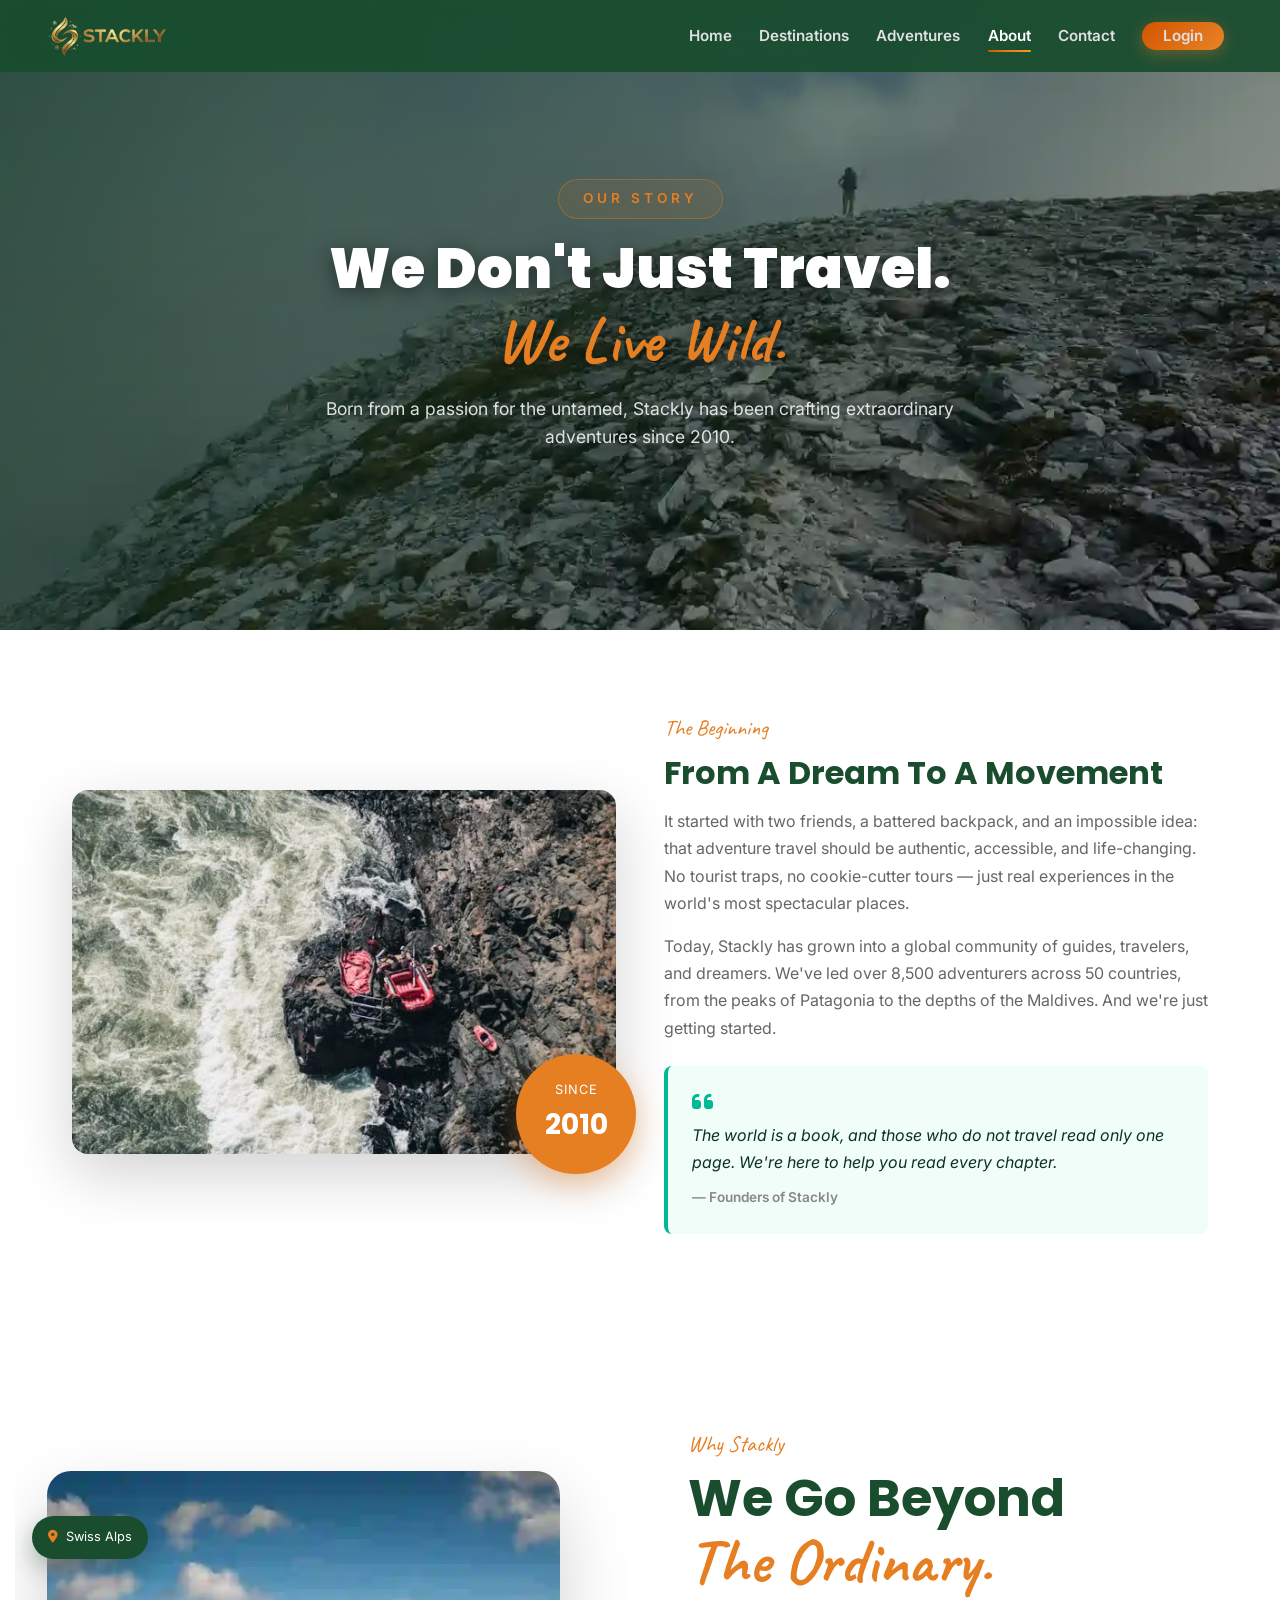
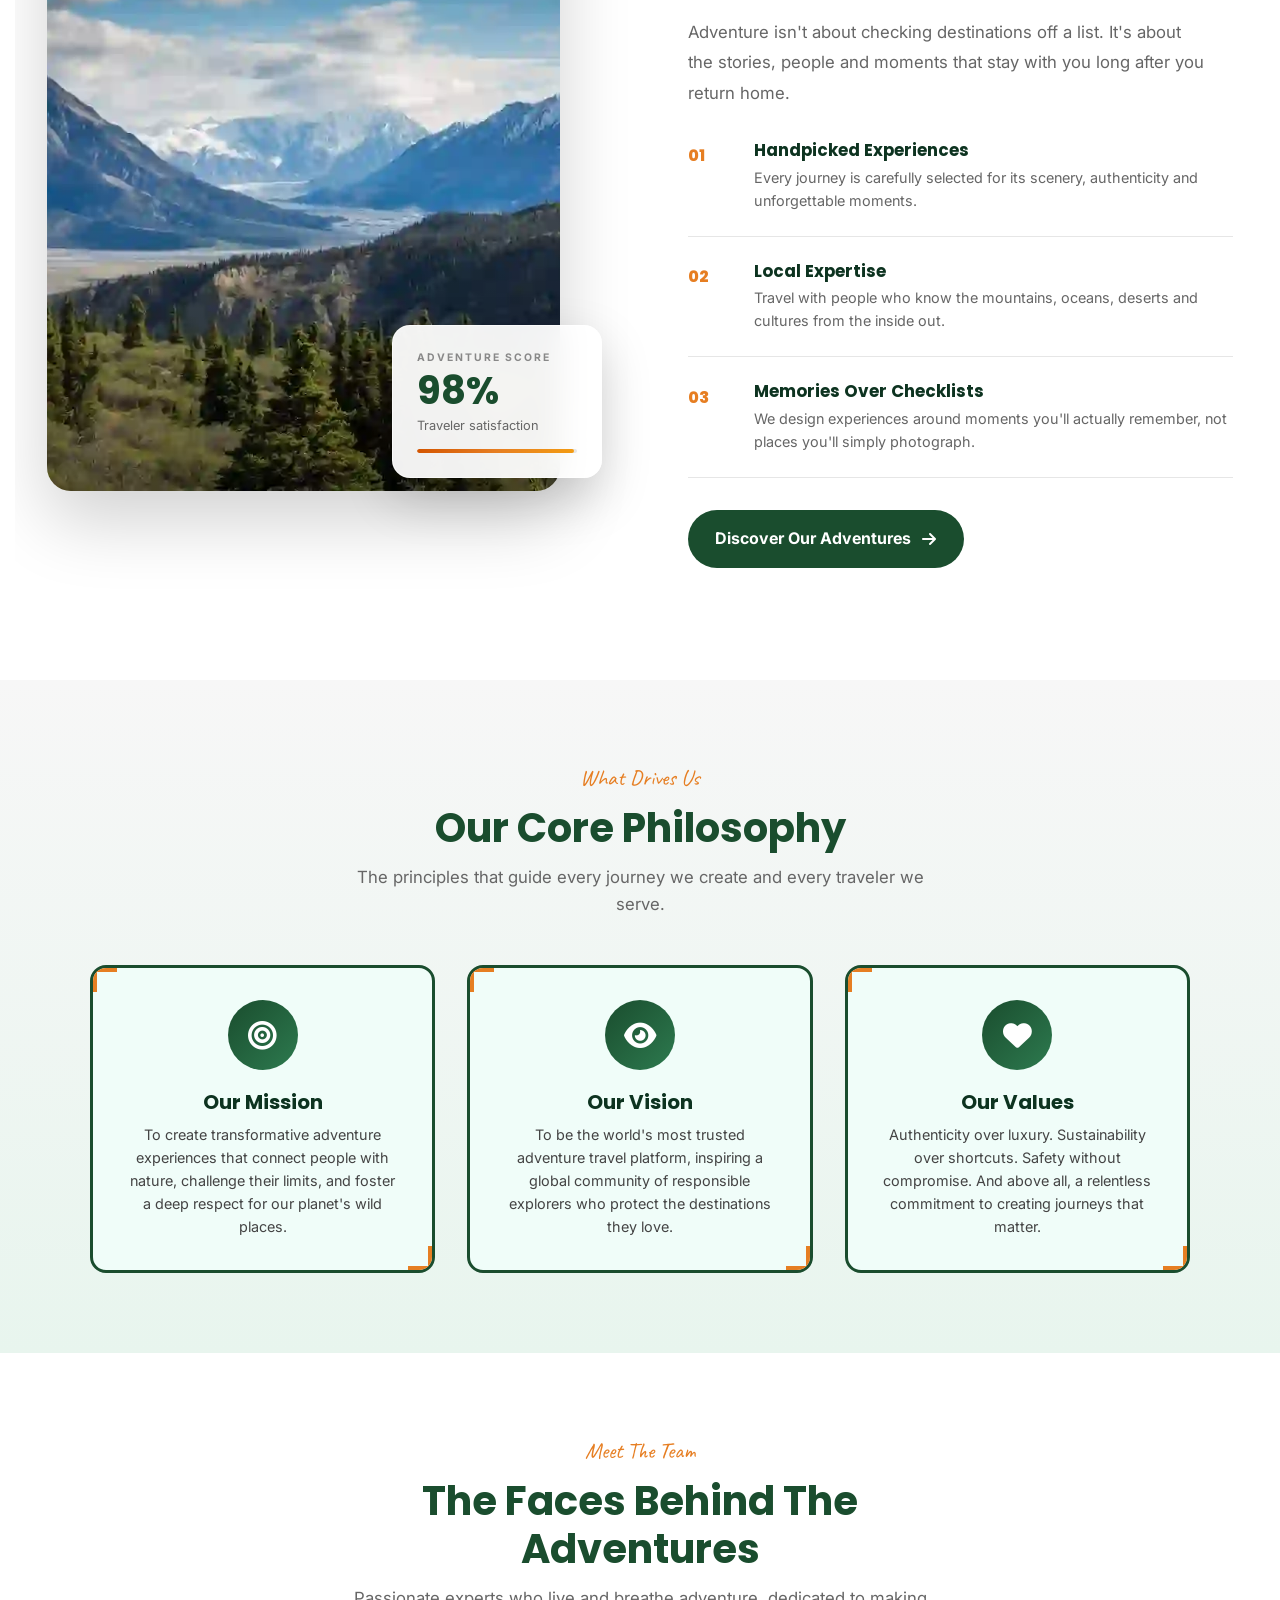
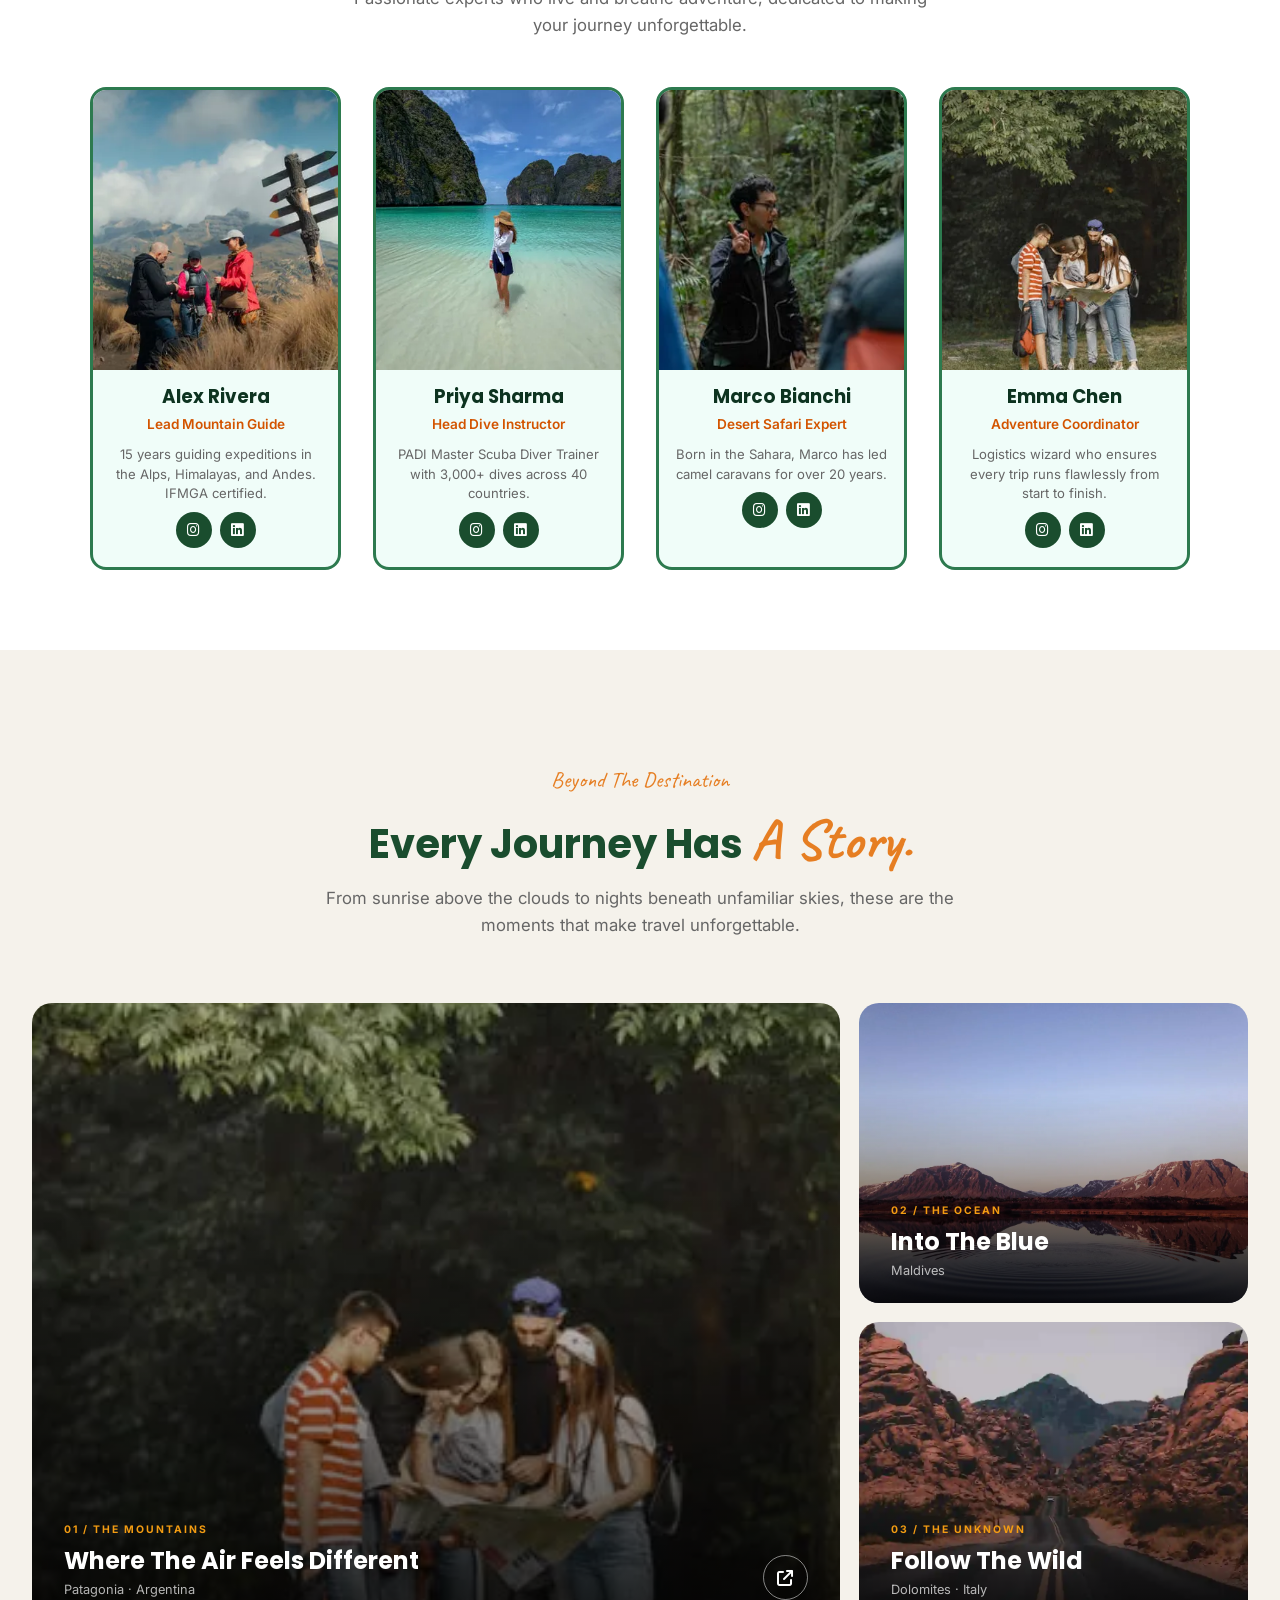
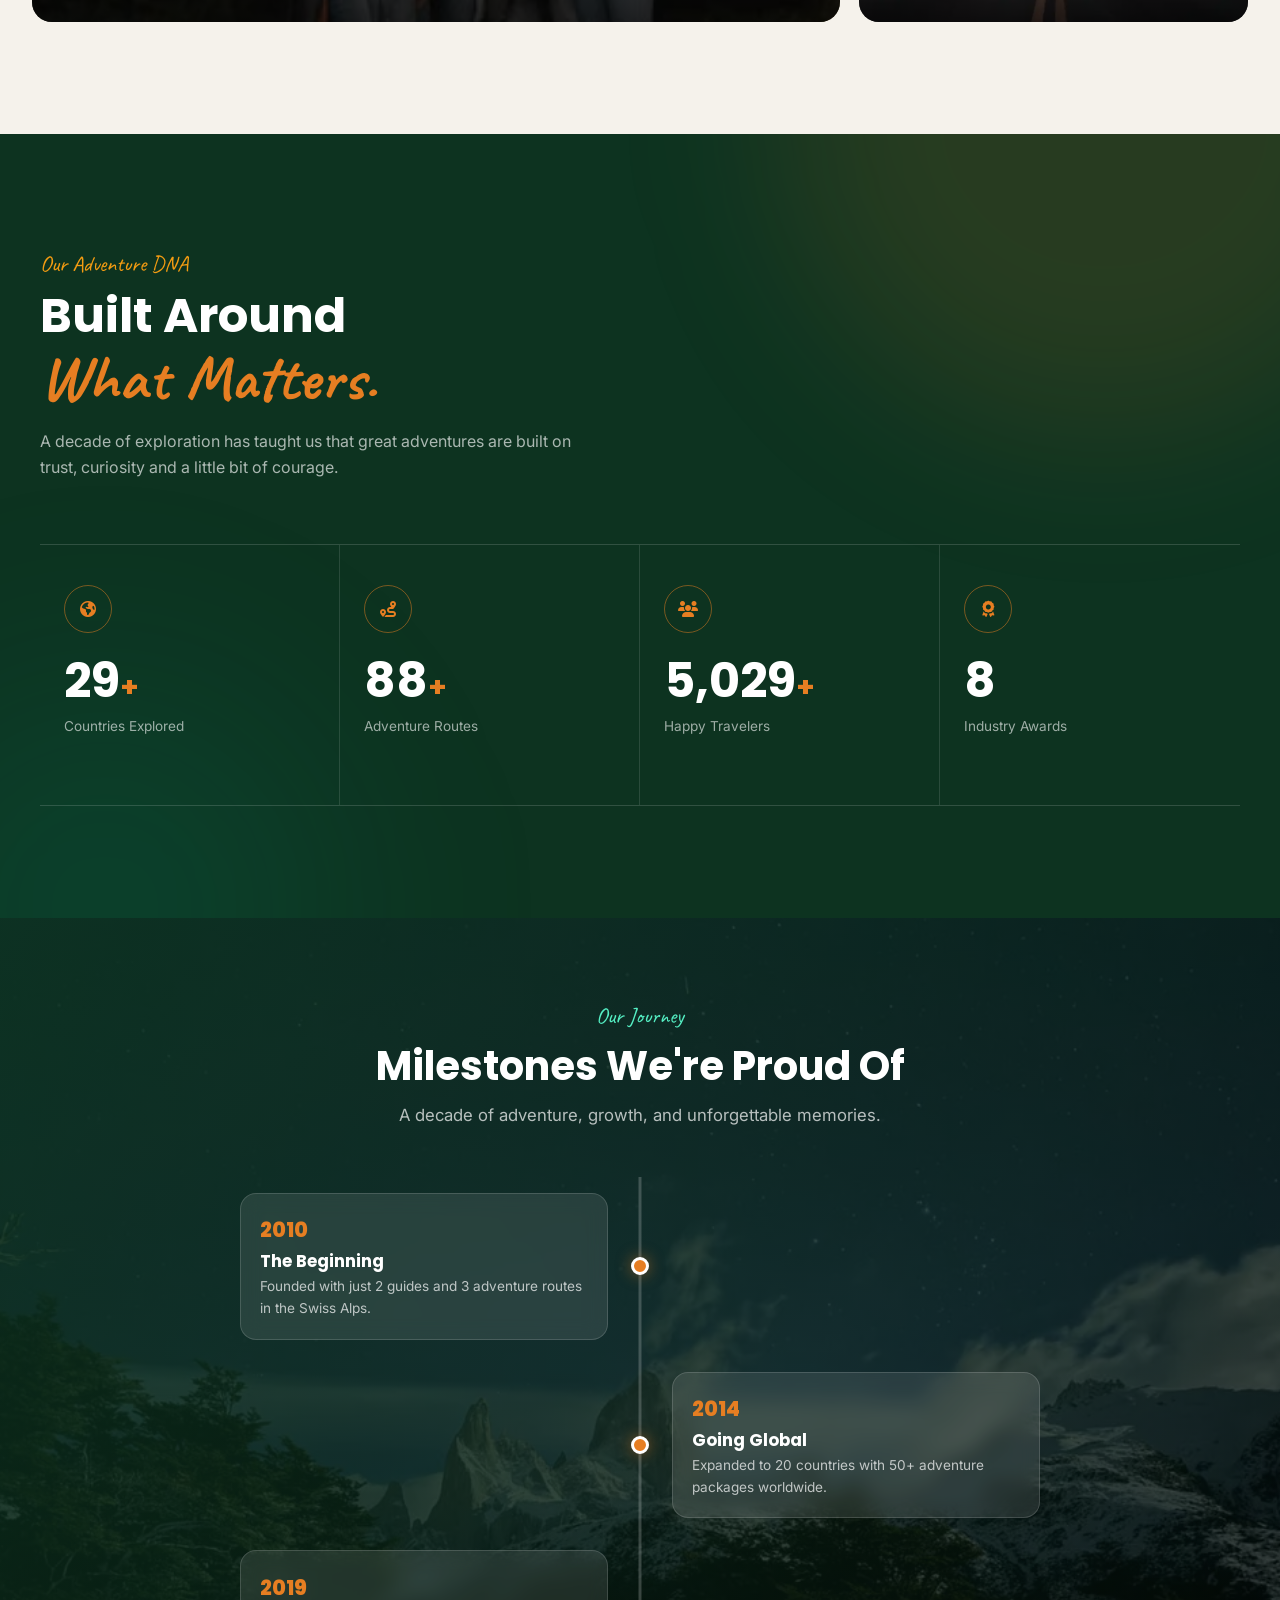
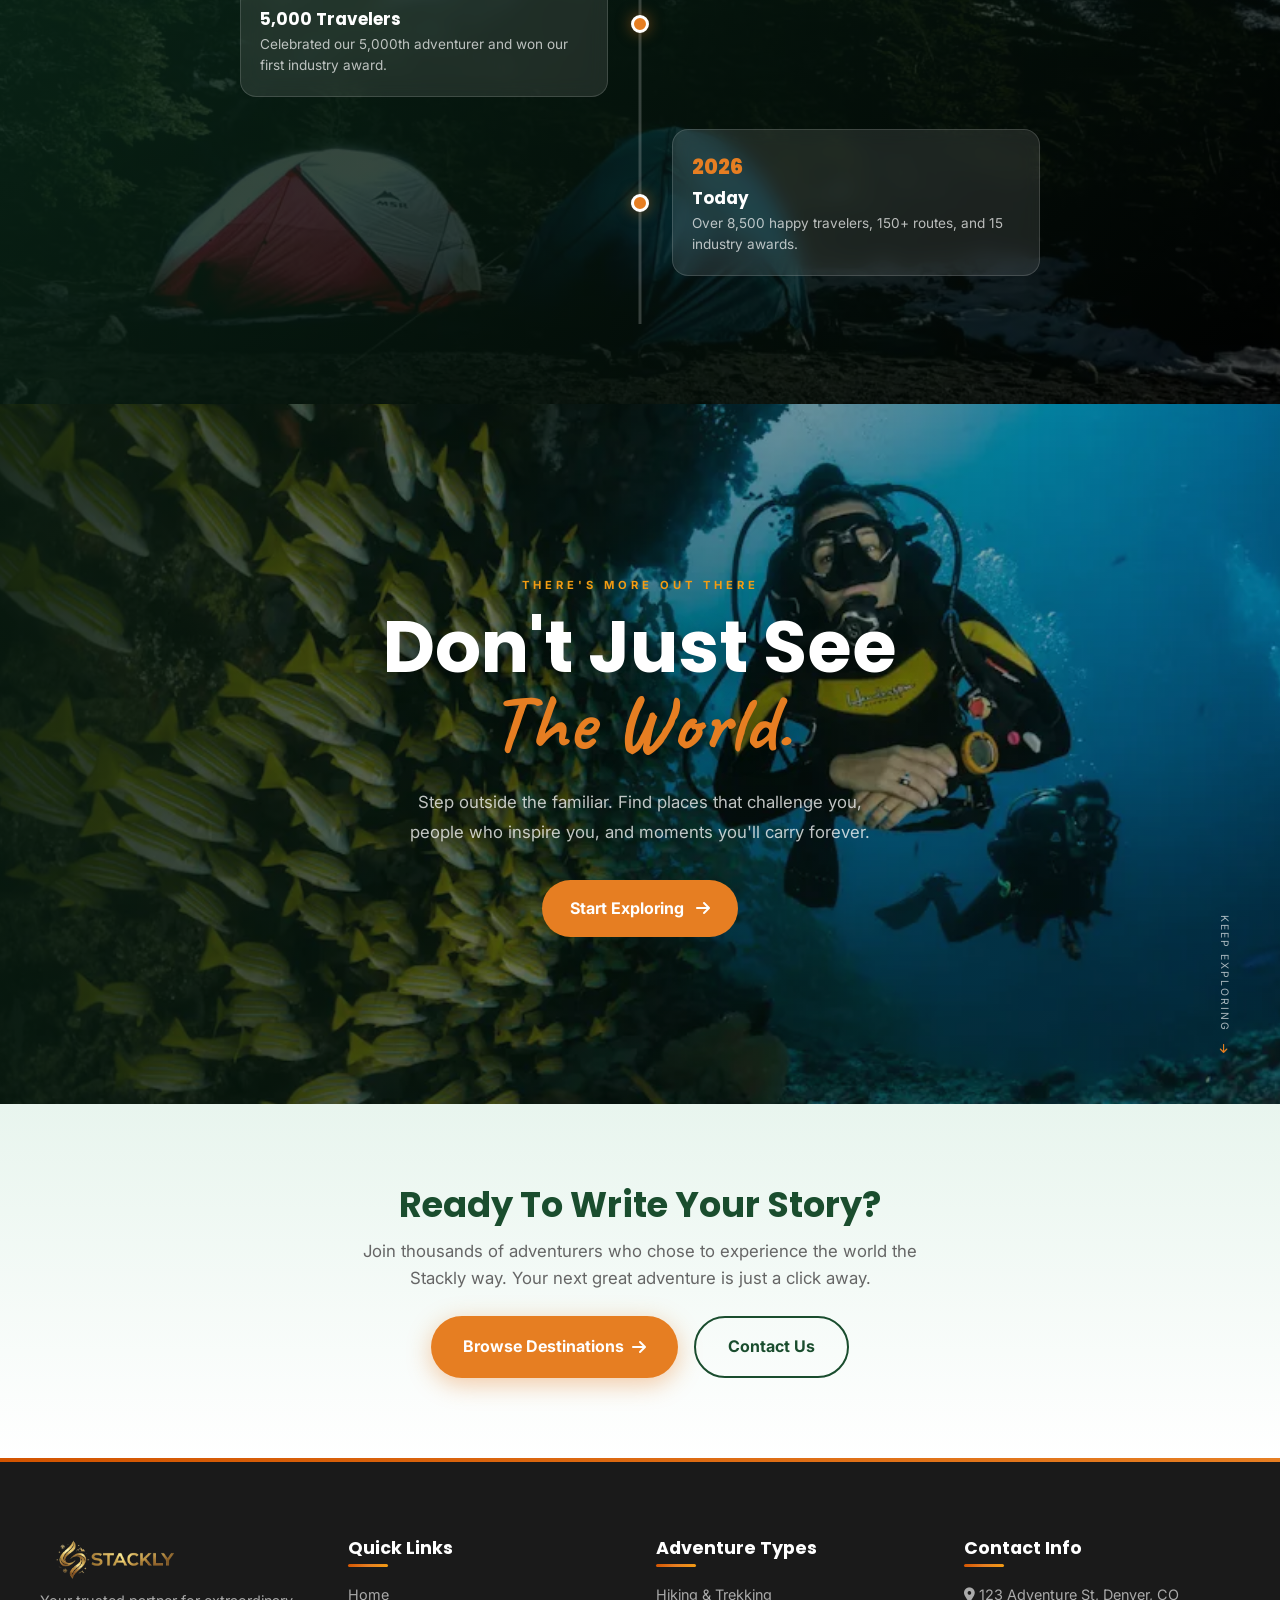
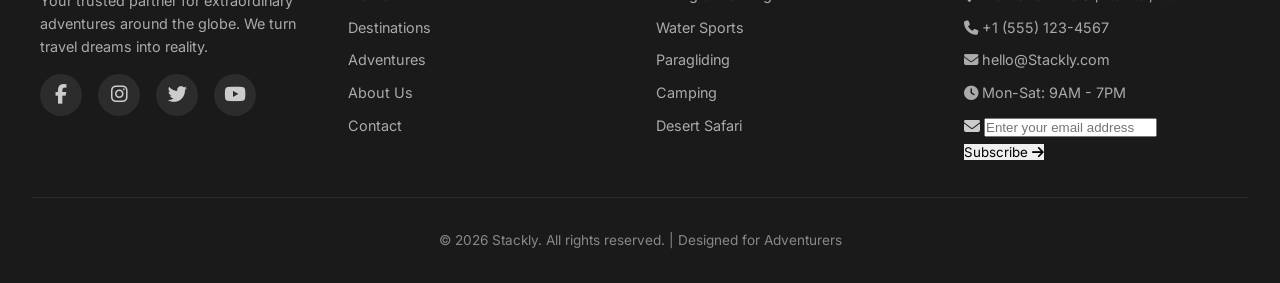
==== about.html @ 95a71ea4 "first commit" ====
<!DOCTYPE html>
<html lang="en">
<head>
  <meta charset="UTF-8">
  <meta name="viewport" content="width=device-width, initial-scale=1.0">
  <title>About Us | Stackly</title>
  <link rel="stylesheet" href="css/theme.css">
  <link rel="stylesheet" href="css/about.css">
  <link href="https://fonts.googleapis.com/css2?family=Inter:wght@400;500;600;700&family=Poppins:wght@500;600;700;800;900&family=Caveat:wght@600;700&display=swap" rel="stylesheet">
  <link rel="stylesheet" href="https://cdnjs.cloudflare.com/ajax/libs/font-awesome/6.4.0/css/all.min.css">
</head>
<body>

  <!-- Navbar -->
  <nav class="navbar" id="navbar">
    <a href="index.html" class="navbar-logo">
      <img src="images/logo.webp" alt="Stackly Logo">
    </a>
    
    <ul class="navbar-links">
      <li><a href="index.html">Home</a></li>
      <li><a href="destinations.html">Destinations</a></li>
      <li><a href="adventures.html">Adventures</a></li>
      <li><a href="about.html" class="active">About</a></li>
      <li><a href="contact.html">Contact</a></li>
      <li><a href="login.html" class="navbar-login-btn">Login</a></li>
    </ul>
    <div class="hamburger" id="hamburger">
      <span></span><span></span><span></span>
    </div>
  </nav>
  <div class="mobile-menu" id="mobileMenu">

    <button class="mobile-menu-close" id="mobileMenuClose" aria-label="Close menu">
      <i class="fas fa-xmark"></i>
    </button>

    <a href="index.html">Home</a>
    <a href="destinations.html">Destinations</a>
    <a href="adventures.html">Adventures</a>
    <a href="about.html" class="active">About</a>
    <a href="contact.html">Contact</a>
    <a href="login.html" class="mobile-login-btn">Login</a>
  </div>
  <div class="overlay" id="overlay"></div>

  <!-- Section 1: Hero -->
  <section class="about-hero">
    <div class="about-hero-bg">
      <img src="images/img41_converted.webp" alt="Summit view">
    </div>
    <div class="about-hero-overlay"></div>
    <div class="about-hero-content">
      <span class="about-tagline reveal">OUR STORY</span>
      <h1 class="reveal" style="transition-delay:0.1s">We Don't Just Travel.<br><span class="about-accent">We Live Wild.</span></h1>
      <p class="reveal" style="transition-delay:0.2s">Born from a passion for the untamed, Stackly has been crafting extraordinary adventures since 2010.</p>
    </div>
  </section>

  <!-- Section 2: Our Story -->
  <section class="our-story">
    <div class="story-image reveal-left">
      <img src="images/img42_converted.webp" alt="Rafting gear">
      <div class="story-image-badge">
        <span>Since</span>
        <strong>2010</strong>
      </div>
    </div>
    <div class="story-content reveal-right">
      <span class="section-eyebrow">The Beginning</span>
      <h2>From A Dream To A Movement</h2>
      <p>It started with two friends, a battered backpack, and an impossible idea: that adventure travel should be authentic, accessible, and life-changing. No tourist traps, no cookie-cutter tours — just real experiences in the world's most spectacular places.</p>
      <p>Today, Stackly has grown into a global community of guides, travelers, and dreamers. We've led over 8,500 adventurers across 50 countries, from the peaks of Patagonia to the depths of the Maldives. And we're just getting started.</p>
      <div class="story-quote">
        <i class="fas fa-quote-left"></i>
        <p>The world is a book, and those who do not travel read only one page. We're here to help you read every chapter.</p>
        <span>— Founders of Stackly</span>
      </div>
    </div>
  </section>

<!-- Section 3: The Stackly Difference -->
<section class="difference-section">

  <div class="difference-image-wrap reveal-left">
    <div class="difference-image-main">
      <img 
        src="images/img43_converted.webp"
        alt="Mountain adventure"
      >
    </div>

    <div class="difference-floating-card">
      <span class="difference-small">ADVENTURE SCORE</span>
      <strong>98%</strong>
      <p>Traveler satisfaction</p>
      <div class="score-line">
        <span></span>
      </div>
    </div>

    <div class="difference-location">
      <i class="fas fa-location-dot"></i>
      <span>Swiss Alps</span>
    </div>
  </div>

  <div class="difference-content reveal-right">

    <span class="section-eyebrow">Why Stackly</span>

    <h2>
      We Go Beyond
      <span>The Ordinary.</span>
    </h2>

    <p class="difference-intro">
      Adventure isn't about checking destinations off a list.
      It's about the stories, people and moments that stay with
      you long after you return home.
    </p>

    <div class="difference-points">

      <div class="difference-point">
        <div class="difference-number">01</div>
        <div>
          <h3>Handpicked Experiences</h3>
          <p>
            Every journey is carefully selected for its scenery,
            authenticity and unforgettable moments.
          </p>
        </div>
      </div>

      <div class="difference-point">
        <div class="difference-number">02</div>
        <div>
          <h3>Local Expertise</h3>
          <p>
            Travel with people who know the mountains, oceans,
            deserts and cultures from the inside out.
          </p>
        </div>
      </div>

      <div class="difference-point">
        <div class="difference-number">03</div>
        <div>
          <h3>Memories Over Checklists</h3>
          <p>
            We design experiences around moments you'll actually
            remember, not places you'll simply photograph.
          </p>
        </div>
      </div>

    </div>

    <a href="error.html" class="difference-btn">
      Discover Our Adventures
      <i class="fas fa-arrow-right"></i>
    </a>

  </div>

</section>

  <!-- Section 3: Mission Vision Values -->
  <section class="mvv-section">
    <div class="section-header reveal">
      <span class="section-eyebrow">What Drives Us</span>
      <h2 class="section-title">Our Core Philosophy</h2>
      <p class="section-subtitle">The principles that guide every journey we create and every traveler we serve.</p>
    </div>
    <div class="mvv-grid">
      <div class="mvv-card reveal" style="transition-delay:0s">
        <div class="mvv-icon"><i class="fas fa-bullseye"></i></div>
        <h3>Our Mission</h3>
        <p>To create transformative adventure experiences that connect people with nature, challenge their limits, and foster a deep respect for our planet's wild places.</p>
      </div>
      <div class="mvv-card reveal" style="transition-delay:0.15s">
        <div class="mvv-icon"><i class="fas fa-eye"></i></div>
        <h3>Our Vision</h3>
        <p>To be the world's most trusted adventure travel platform, inspiring a global community of responsible explorers who protect the destinations they love.</p>
      </div>
      <div class="mvv-card reveal" style="transition-delay:0.3s">
        <div class="mvv-icon"><i class="fas fa-heart"></i></div>
        <h3>Our Values</h3>
        <p>Authenticity over luxury. Sustainability over shortcuts. Safety without compromise. And above all, a relentless commitment to creating journeys that matter.</p>
      </div>
    </div>
  </section>

  <!-- Section 4: Team -->
  <section class="team-section">
    <div class="section-header reveal">
      <span class="section-eyebrow">Meet The Team</span>
      <h2 class="section-title">The Faces Behind The Adventures</h2>
      <p class="section-subtitle">Passionate experts who live and breathe adventure, dedicated to making your journey unforgettable.</p>
    </div>
    <div class="team-grid">
      <div class="team-card reveal-zoom" style="transition-delay:0s">
        <div class="team-img-wrap">
          <img src="images/img44_converted.webp" alt="Guide">
        </div>
        <h3>Alex Rivera</h3>
        <span>Lead Mountain Guide</span>
        <p>15 years guiding expeditions in the Alps, Himalayas, and Andes. IFMGA certified.</p>
        <div class="team-social">
          <a href="#"><i class="fab fa-instagram"></i></a>
          <a href="#"><i class="fab fa-linkedin"></i></a>
        </div>
      </div>
      <div class="team-card reveal-zoom" style="transition-delay:0.1s">
        <div class="team-img-wrap">
          <img src="images/img45_converted.webp" alt="Dive instructor">
        </div>
        <h3>Priya Sharma</h3>
        <span>Head Dive Instructor</span>
        <p>PADI Master Scuba Diver Trainer with 3,000+ dives across 40 countries.</p>
        <div class="team-social">
          <a href="#"><i class="fab fa-instagram"></i></a>
          <a href="#"><i class="fab fa-linkedin"></i></a>
        </div>
      </div>
      <div class="team-card reveal-zoom" style="transition-delay:0.2s">
        <div class="team-img-wrap">
          <img src="images/img46_converted.webp" alt="Tour guide">
        </div>
        <h3>Marco Bianchi</h3>
        <span>Desert Safari Expert</span>
        <p>Born in the Sahara, Marco has led camel caravans for over 20 years.</p>
        <div class="team-social">
          <a href="#"><i class="fab fa-instagram"></i></a>
          <a href="#"><i class="fab fa-linkedin"></i></a>
        </div>
      </div>
      <div class="team-card reveal-zoom" style="transition-delay:0.3s">
        <div class="team-img-wrap">
          <img src="images/img47_converted.webp" alt="Adventure planner">
        </div>
        <h3>Emma Chen</h3>
        <span>Adventure Coordinator</span>
        <p>Logistics wizard who ensures every trip runs flawlessly from start to finish.</p>
        <div class="team-social">
          <a href="#"><i class="fab fa-instagram"></i></a>
          <a href="#"><i class="fab fa-linkedin"></i></a>
        </div>
      </div>
    </div>
  </section>

<!-- Section 5: Adventure Stories -->
<section class="adventure-stories">

  <div class="stories-header reveal">
    <span class="section-eyebrow">Beyond The Destination</span>

    <h2 class="section-title">
      Every Journey Has
      <span>A Story.</span>
    </h2>

    <p class="section-subtitle">
      From sunrise above the clouds to nights beneath unfamiliar skies,
      these are the moments that make travel unforgettable.
    </p>
  </div>

  <div class="stories-gallery">

    <article class="story-tile story-large reveal-zoom">
      <img
        src="images/img47_converted.webp"
        alt="Mountain hiking adventure"
      >

      <div class="story-tile-overlay">
        <div>
          <span>01 / THE MOUNTAINS</span>
          <h3>Where The Air Feels Different</h3>
          <p>Patagonia · Argentina</p>
        </div>

        <i class="fas fa-arrow-up-right-from-square"></i>
      </div>
    </article>

    <article class="story-tile story-top reveal-zoom">
      <img
        src="images/img48_converted.webp"
        alt="Ocean diving adventure"
      >

      <div class="story-tile-overlay">
        <div>
          <span>02 / THE OCEAN</span>
          <h3>Into The Blue</h3>
          <p>Maldives</p>
        </div>
      </div>
    </article>

    <article class="story-tile story-bottom reveal-zoom">
      <img
        src="images/img39_converted.webp"
        alt="Adventure traveler"
      >

      <div class="story-tile-overlay">
        <div>
          <span>03 / THE UNKNOWN</span>
          <h3>Follow The Wild</h3>
          <p>Dolomites · Italy</p>
        </div>
      </div>
    </article>

    <!-- <article class="story-tile story-wide reveal-zoom">
      <img
        src="https://images.unsplash.com/photo-1500534623283-312aade485b7?auto=format&fit=crop&w=1200&q=85"
        alt="Desert adventure"
      >

      <div class="story-tile-overlay">
        <div>
          <span>04 / THE DESERT</span>
          <h3>Silence Has A Sound</h3>
          <p>Sahara · Morocco</p>
        </div>
      </div>
    </article> -->

  </div>

</section>

<!-- Section 6: Adventure DNA -->
<section class="adventure-dna">

  <div class="dna-bg"></div>

  <div class="dna-container">

    <div class="dna-heading reveal">
      <span class="section-eyebrow">Our Adventure DNA</span>

      <h2>
        Built Around
        <span>What Matters.</span>
      </h2>

      <p>
        A decade of exploration has taught us that great adventures
        are built on trust, curiosity and a little bit of courage.
      </p>
    </div>

    <div class="dna-stats">

      <div class="dna-stat reveal">
        <div class="dna-icon">
          <i class="fas fa-earth-americas"></i>
        </div>

        <strong data-count="50">0</strong>

        <span>Countries Explored</span>

        <div class="dna-line"></div>
      </div>

      <div class="dna-stat reveal">
        <div class="dna-icon">
          <i class="fas fa-route"></i>
        </div>

        <strong data-count="150">0</strong>

        <span>Adventure Routes</span>

        <div class="dna-line"></div>
      </div>

      <div class="dna-stat reveal">
        <div class="dna-icon">
          <i class="fas fa-users"></i>
        </div>

        <strong data-count="8500">0</strong>

        <span>Happy Travelers</span>

        <div class="dna-line"></div>
      </div>

      <div class="dna-stat reveal">
        <div class="dna-icon">
          <i class="fas fa-award"></i>
        </div>

        <strong data-count="15">0</strong>

        <span>Industry Awards</span>

        <div class="dna-line"></div>
      </div>

    </div>

  </div>

</section>

  <!-- Section 5: Achievements -->
  <section class="achievements-section">
    <div class="achievements-bg">
      <img src="images/img50_converted.webp" alt="Star camp">
    </div>
    <div class="achievements-overlay"></div>
    <div class="achievements-content">
      <div class="section-header reveal">
        <span class="section-eyebrow" style="color:var(--accent-light)">Our Journey</span>
        <h2 class="section-title" style="color:var(--white)">Milestones We're Proud Of</h2>
        <p class="section-subtitle" style="color:rgba(255,255,255,0.7)">A decade of adventure, growth, and unforgettable memories.</p>
      </div>
      <div class="timeline">
        <div class="timeline-item reveal-left" style="transition-delay:0s">
          <div class="timeline-dot"></div>
          <div class="timeline-content">
            <span class="timeline-year">2010</span>
            <h3>The Beginning</h3>
            <p>Founded with just 2 guides and 3 adventure routes in the Swiss Alps.</p>
          </div>
        </div>
        <div class="timeline-item reveal-right" style="transition-delay:0.1s">
          <div class="timeline-dot"></div>
          <div class="timeline-content">
            <span class="timeline-year">2014</span>
            <h3>Going Global</h3>
            <p>Expanded to 20 countries with 50+ adventure packages worldwide.</p>
          </div>
        </div>
        <div class="timeline-item reveal-left" style="transition-delay:0.2s">
          <div class="timeline-dot"></div>
          <div class="timeline-content">
            <span class="timeline-year">2019</span>
            <h3>5,000 Travelers</h3>
            <p>Celebrated our 5,000th adventurer and won our first industry award.</p>
          </div>
        </div>
        <div class="timeline-item reveal-right" style="transition-delay:0.3s">
          <div class="timeline-dot"></div>
          <div class="timeline-content">
            <span class="timeline-year">2026</span>
            <h3>Today</h3>
            <p>Over 8,500 happy travelers, 150+ routes, and 15 industry awards.</p>
          </div>
        </div>
      </div>
    </div>
  </section>

<!-- Section 7: Beyond The Map -->
<section class="beyond-map">

  <div class="beyond-map-bg">
    <img
      src="images/img49_converted.webp"
      alt="Explorer looking across mountains"
    >
  </div>

  <div class="beyond-map-overlay"></div>

  <div class="beyond-map-content reveal">

    <span class="beyond-label">
      THERE'S MORE OUT THERE
    </span>

    <h2>
      Don't Just See<br>
      <span>The World.</span>
    </h2>

    <p>
      Step outside the familiar. Find places that challenge you,
      people who inspire you, and moments you'll carry forever.
    </p>

    <a href="error.html" class="beyond-btn">
      Start Exploring
      <i class="fas fa-arrow-right"></i>
    </a>

  </div>

  <div class="beyond-scroll">
    <span>KEEP EXPLORING</span>
    <i class="fas fa-arrow-down"></i>
  </div>

</section>

  <!-- Section 6: CTA -->
  <section class="about-cta">
    <div class="about-cta-content reveal">
      <h2>Ready To Write Your Story?</h2>
      <p>Join thousands of adventurers who chose to experience the world the Stackly way. Your next great adventure is just a click away.</p>
      <div class="about-cta-buttons">
        <a href="error.html" class="cta-btn-primary">Browse Destinations <i class="fas fa-arrow-right"></i></a>
        <a href="error.html" class="cta-btn-secondary">Contact Us</a>
      </div>
    </div>
  </section>

  <!-- Footer -->
  <footer class="footer">
    <div class="footer-container">
      <div class="footer-col">
        <a href="index.html" class="navbar-logo">
          <img src="images/logo.webp" alt="Stackly Logo">
        </a>
        <p>Your trusted partner for extraordinary adventures around the globe. We turn travel dreams into reality.</p>
        <div class="social-links">
          <a href="error.html"><i class="fab fa-facebook-f"></i></a>
          <a href="error.html"><i class="fab fa-instagram"></i></a>
          <a href="error.html"><i class="fab fa-twitter"></i></a>
          <a href="error.html"><i class="fab fa-youtube"></i></a>
        </div>
      </div>
      <div class="footer-col">
        <h4>Quick Links</h4>
        <ul>
          <li><a href="index.html">Home</a></li>
          <li><a href="destinations.html">Destinations</a></li>
          <li><a href="adventures.html">Adventures</a></li>
          <li><a href="about.html">About Us</a></li>
          <li><a href="contact.html">Contact</a></li>
        </ul>
      </div>
      <div class="footer-col">
        <h4>Adventure Types</h4>
        <ul>
          <li><a href="adventures.html">Hiking & Trekking</a></li>
          <li><a href="adventures.html">Water Sports</a></li>
          <li><a href="adventures.html">Paragliding</a></li>
          <li><a href="adventures.html">Camping</a></li>
          <li><a href="adventures.html">Desert Safari</a></li>
        </ul>
      </div>
      <div class="footer-col">
        <h4>Contact Info</h4>
        <p><i class="fas fa-map-marker-alt"></i> 123 Adventure St, Denver, CO</p>
        <p><i class="fas fa-phone"></i> +1 (555) 123-4567</p>
        <p><i class="fas fa-envelope"></i> hello@Stackly.com</p>
        <p><i class="fas fa-clock"></i> Mon-Sat: 9AM - 7PM</p>

        <form class="newsletter-form">

        <div class="newsletter-input">
          <i class="fas fa-envelope"></i>
          <input
            type="email"
            placeholder="Enter your email address"
            required
          >
        </div>

        <button type="submit">
          Subscribe
          <i class="fas fa-arrow-right"></i>
        </button>

      </form>
      
      </div>
    </div>
    <div class="footer-bottom">
      <p>&copy; 2026 Stackly. All rights reserved. | Designed for Adventurers</p>
    </div>
  </footer>

  <script src="js/theme.js"></script>
  <script src="js/about.js"></script>
</body>
</html>
---- css/theme.css ----
/* ============================================
   ADVENTURE TRAVEL BOOKING PLATFORM
   Shared Theme - Premium Edition
   All pages share this color system
   ============================================ */

:root {
  /* Color System - Earthy Adventure Theme */
  --primary: #1a4d2e;
  --primary-light: #2d7a4f;
  --primary-dark: #0d3320;
  --secondary: #e67e22;
  --secondary-light: #f39c12;
  --secondary-dark: #d35400;
  --accent: #00b894;
  --accent-light: #55efc4;
  --accent-dark: #00896d;
  --success: #27ae60;
  --warning: #f1c40f;
  --error: #e74c3c;

  /* Premium gradients */
  --grad-primary: linear-gradient(135deg, #0d3320 0%, #1a4d2e 50%, #2d7a4f 100%);
  --grad-secondary: linear-gradient(135deg, #d35400 0%, #e67e22 50%, #f39c12 100%);
  --grad-accent: linear-gradient(135deg, #00896d 0%, #00b894 50%, #55efc4 100%);
  --grad-hero: linear-gradient(135deg, rgba(13,51,32,0.85) 0%, rgba(26,77,46,0.55) 50%, rgba(0,0,0,0.65) 100%);
  --grad-gold: linear-gradient(135deg, #f39c12 0%, #e67e22 100%);
  --grad-text: linear-gradient(135deg, #e67e22 0%, #f39c12 50%, #00b894 100%);

  /* Neutral tones */
  --neutral-900: #1a1a1a;
  --neutral-800: #2d2d2d;
  --neutral-700: #444;
  --neutral-600: #666;
  --neutral-500: #888;
  --neutral-400: #aaa;
  --neutral-300: #ccc;
  --neutral-200: #e0e0e0;
  --neutral-100: #f0f0f0;
  --neutral-50: #f7f7f7;
  --white: #ffffff;

  /* Fonts */
  --font-heading: 'Poppins', sans-serif;
  --font-body: 'Inter', sans-serif;
  --font-accent: 'Caveat', cursive;

  /* Spacing */
  --space-xs: 0.5rem;
  --space-sm: 1rem;
  --space-md: 2rem;
  --space-lg: 3rem;
  --space-xl: 5rem;
  --space-2xl: 8rem;

  /* Border radius */
  --radius-sm: 4px;
  --radius-md: 8px;
  --radius-lg: 16px;
  --radius-xl: 24px;
  --radius-full: 9999px;

  /* Premium shadows */
  --shadow-sm: 0 2px 8px rgba(0,0,0,0.08);
  --shadow-md: 0 8px 30px rgba(0,0,0,0.12);
  --shadow-lg: 0 20px 60px rgba(0,0,0,0.18);
  --shadow-xl: 0 30px 80px rgba(0,0,0,0.25);
  --shadow-glow-orange: 0 0 40px rgba(230,126,34,0.35);
  --shadow-glow-green: 0 0 40px rgba(0,184,148,0.3);
  --shadow-card-hover: 0 25px 70px rgba(0,0,0,0.22);

  /* Transitions */
  --transition-fast: 0.2s ease;
  --transition: 0.35s cubic-bezier(0.4,0,0.2,1);
  --transition-slow: 0.5s ease;
  --transition-bounce: 0.5s cubic-bezier(0.68,-0.55,0.265,1.55);
}

* {
  margin: 0;
  padding: 0;
  box-sizing: border-box;
}

html {
  scroll-behavior: smooth;
  font-size: 16px;
}

body {
  font-family: var(--font-body);
  color: var(--neutral-800);
  background: var(--white);
  overflow-x: hidden;
  line-height: 1.6;
}

h1, h2, h3, h4, h5, h6 {
  font-family: var(--font-heading);
  font-weight: 700;
  line-height: 1.2;
}

a { text-decoration: none; color: inherit; }
img { max-width: 100%; display: block; }
ul { list-style: none; }
button { font-family: var(--font-body); cursor: pointer; border: none; outline: none; }

/* ============================================
   PREMIUM UTILITIES
   ============================================ */

/* Gradient text */
.gradient-text {
  background: var(--grad-text);
  -webkit-background-clip: text;
  background-clip: text;
  -webkit-text-fill-color: transparent;
  background-size: 200% auto;
  animation: gradientShift 4s ease infinite;
}

@keyframes gradientShift {
  0%, 100% { background-position: 0% center; }
  50% { background-position: 100% center; }
}

/* Glassmorphism */
.glass {
  background: rgba(255,255,255,0.1);
  backdrop-filter: blur(16px) saturate(180%);
  -webkit-backdrop-filter: blur(16px) saturate(180%);
  border: 1px solid rgba(255,255,255,0.15);
}

.glass-dark {
  background: rgba(13,51,32,0.6);
  backdrop-filter: blur(16px) saturate(180%);
  -webkit-backdrop-filter: blur(16px) saturate(180%);
  border: 1px solid rgba(255,255,255,0.1);
}

/* Shimmer effect overlay */
.shimmer-bar {
  position: relative;
  overflow: hidden;
}

.shimmer-bar::after {
  content: '';
  position: absolute;
  top: 0; left: -100%;
  width: 100%; height: 100%;
  background: linear-gradient(90deg, transparent, rgba(255,255,255,0.2), transparent);
  animation: shimmerSweep 3s infinite;
}

@keyframes shimmerSweep {
  0% { left: -100%; }
  100% { left: 200%; }
}

/* Section divider - decorative wave */
.wave-divider {
  position: relative;
  width: 100%;
  overflow: hidden;
  line-height: 0;
}

.wave-divider svg {
  display: block;
  width: 100%;
  height: 60px;
}

.wave-divider.flip svg {
  transform: rotate(180deg);
}

/* Decorative top-gradient line */
.gradient-line {
  height: 4px;
  background: var(--grad-secondary);
  border-radius: var(--radius-full);
}

/* Floating decorative orbs */
.decor-orb {
  position: absolute;
  border-radius: 50%;
  filter: blur(60px);
  opacity: 0.4;
  pointer-events: none;
  z-index: 0;
}

/* Scroll progress bar */
.scroll-progress {
  position: fixed;
  top: 0; left: 0;
  height: 3px;
  width: 0%;
  background: var(--grad-secondary);
  z-index: 9999;
  transition: width 0.1s ease;
}

/* Custom scrollbar */
::-webkit-scrollbar {
  width: 10px;
}

::-webkit-scrollbar-track {
  background: var(--neutral-100);
}

::-webkit-scrollbar-thumb {
  background: var(--grad-primary);
  border-radius: var(--radius-full);
}

::-webkit-scrollbar-thumb:hover {
  background: var(--primary);
}

/* Selection */
::selection {
  background: var(--secondary);
  color: var(--white);
}

/* ============================================
   SHARED NAVBAR - Premium
   ============================================ */
/* ============================================
   SHARED NAVBAR - PREMIUM FIX
   ============================================ */

.navbar {
  position: fixed;
  top: 0;
  left: 0;
  right: 0;
  width: 100%;
  min-height: 72px;

  z-index: 1000;

  display: flex;
  align-items: center;

  padding: 0 2rem;

  background: rgba(26, 77, 46, 0.92);

  backdrop-filter: blur(16px) saturate(180%);
  -webkit-backdrop-filter: blur(16px) saturate(180%);

  transition: all var(--transition);
}

.navbar.scrolled {
  min-height: 64px;

  background: rgba(13, 51, 32, 0.97);

  box-shadow: 0 4px 30px rgba(0, 0, 0, 0.2);
}


/* ============================================
   LOGO
   ============================================ */

.navbar-logo {
  flex-shrink: 0;

  font-family: var(--font-heading);
  font-size: 1.6rem;
  font-weight: 800;

  color: var(--white);

  display: flex;
  align-items: center;
  gap: 0.5rem;

  white-space: nowrap;

  transition: transform var(--transition);
}

.navbar-logo:hover {
  transform: scale(1.05);
}

.navbar-logo span {
  background: var(--grad-gold);

  -webkit-background-clip: text;
  background-clip: text;
  -webkit-text-fill-color: transparent;
}

.navbar-logo .logo-icon {
  flex-shrink: 0;

  font-size: 1.8rem;

  background: var(--grad-gold);

  -webkit-background-clip: text;
  background-clip: text;
  -webkit-text-fill-color: transparent;

  animation: logoSpin 8s linear infinite;

  display: inline-block;
}


/* ============================================
   DESKTOP NAVIGATION
   ============================================ */

.navbar-links {
  display: flex;
  align-items: center;

  gap: 1.7rem;

  margin-left: auto;
  margin-right: 1.5rem;

  white-space: nowrap;
}

.navbar-links a {
  color: var(--neutral-200);

  font-weight: 600;
  font-size: 0.95rem;

  position: relative;

  padding: 0.4rem 0;

  white-space: nowrap;

  transition: color var(--transition);
}

.navbar-links a::after {
  content: '';

  position: absolute;

  left: 0;
  bottom: 0;

  width: 0;
  height: 2px;

  background: var(--grad-secondary);

  border-radius: 1px;

  transition: width var(--transition);
}

.navbar-links a:hover,
.navbar-links a.active {
  color: var(--white);
}

.navbar-links a:hover::after,
.navbar-links a.active::after {
  width: 100%;
}


/* ============================================
   LOGIN BUTTON
   ============================================ */

.navbar-login-btn {
  flex-shrink: 0;

  display: inline-flex;
  align-items: center;
  justify-content: center;

  min-width: 82px;

  padding: 0.65rem 1.25rem;

  background: var(--grad-secondary);
  background-size: 200% auto;

  color: var(--white);

  border-radius: var(--radius-full);

  font-weight: 700;
  font-size: 0.9rem;

  line-height: 1;

  white-space: nowrap;

  position: relative;
  overflow: hidden;

  box-shadow:
    0 4px 15px rgba(230, 126, 34, 0.35);

  transition:
    transform var(--transition),
    box-shadow var(--transition),
    background-position var(--transition);
}

.navbar-login-btn::before {
  content: '';

  position: absolute;

  top: 0;
  left: -120%;

  width: 100%;
  height: 100%;

  background: linear-gradient(
    90deg,
    transparent,
    rgba(255,255,255,0.35),
    transparent
  );

  transition: left 0.6s ease;

  pointer-events: none;
}

.navbar-login-btn:hover {
  transform: translateY(-2px);

  background-position: right center;

  box-shadow:
    0 8px 25px rgba(230, 126, 34, 0.5);
}

.navbar-login-btn:hover::before {
  left: 120%;
}

/* Important - prevent normal navbar underline */
.navbar-login-btn::after {
  display: none !important;
}


/* ============================================
   HAMBURGER
   ============================================ */

.hamburger {
  display: none;

  flex-direction: column;
  gap: 5px;

  cursor: pointer;

  z-index: 1100;

  padding: 0.5rem;
}

.hamburger span {
  width: 28px;
  height: 3px;

  background: var(--white);

  border-radius: 2px;

  transition: all var(--transition);
}

.hamburger.active span:nth-child(1) {
  transform: rotate(45deg) translate(6px, 7px);
}

.hamburger.active span:nth-child(2) {
  opacity: 0;
}

.hamburger.active span:nth-child(3) {
  transform: rotate(-45deg) translate(6px, -7px);
}


/* ============================================
   MOBILE MENU
   ============================================ */

.mobile-menu {
  position: fixed;

  top: 0;
  right: -50%;

  width: 50vw;
  height: 100vh;

  background: var(--grad-primary);

  z-index: 1050;

  display: flex;
  flex-direction: column;
  justify-content: center;
  align-items: center;

  gap: 2rem;

  transition: right var(--transition-slow);

  box-shadow: -10px 0 60px rgba(0,0,0,0.4);

  overflow: hidden;
}

.mobile-menu::before {
  content: '';

  position: absolute;

  top: -50px;
  right: -50px;

  width: 200px;
  height: 200px;

  border-radius: 50%;

  background: rgba(230,126,34,0.15);

  filter: blur(40px);
}

.mobile-menu::after {
  content: '';

  position: absolute;

  bottom: -50px;
  left: -50px;

  width: 200px;
  height: 200px;

  border-radius: 50%;

  background: rgba(0,184,148,0.15);

  filter: blur(40px);
}

.mobile-menu.open {
  right: 0;
}

.mobile-menu a {
  color: var(--neutral-200);

  font-family: var(--font-heading);

  font-size: 1.3rem;
  font-weight: 600;

  transition: all var(--transition);

  position: relative;

  padding: 0.5rem 1rem;

  z-index: 1;
}

.mobile-menu a::after {
  content: '';

  position: absolute;

  bottom: 0;
  left: 50%;

  width: 0;
  height: 2px;

  background: var(--secondary);

  transition: all var(--transition);

  transform: translateX(-50%);
}

.mobile-menu a:hover {
  color: var(--secondary);
  letter-spacing: 2px;
}

.mobile-menu a:hover::after {
  width: 80%;
}

.mobile-menu .mobile-login-btn {
  background: var(--grad-secondary);

  color: var(--white);

  padding: 0.8rem 2.5rem;

  border-radius: var(--radius-full);

  font-weight: 700;
  font-size: 1.1rem;

  margin-top: 1rem;

  box-shadow: 0 4px 20px rgba(230,126,34,0.5);

  transition: all var(--transition);
}

.mobile-menu .mobile-login-btn:hover {
  transform: scale(1.08);
}

.mobile-menu .mobile-login-btn::after {
  display: none;
}


/* ============================================
   OVERLAY
   ============================================ */

.overlay {
  position: fixed;

  top: 0;
  left: 0;

  width: 100vw;
  height: 100vh;

  background: rgba(0,0,0,0.5);

  z-index: 1000;

  opacity: 0;
  visibility: hidden;

  transition: all var(--transition);

  backdrop-filter: blur(4px);
}

.overlay.active {
  opacity: 1;
  visibility: visible;
}


/* ============================================
   NAVBAR RESPONSIVE
   ============================================ */

@media (max-width: 1100px) {

  .navbar {
    padding: 0 1.5rem;
  }

  .navbar-links {
    gap: 1.2rem;
    margin-right: 1rem;
  }

  .navbar-links a {
    font-size: 0.88rem;
  }

  .navbar-login-btn {
    min-width: 76px;
    padding: 0.6rem 1rem;
  }
}


@media (max-width: 850px) {

  .navbar-links,
  .navbar-login-btn {
    display: none;
  }

  .hamburger {
    display: flex;
    margin-left: auto;
  }

  .navbar {
    padding: 0 1.2rem;
  }
}


@media (min-width: 851px) {
  .mobile-menu {
    display: none;
  }
}


@media (max-width: 480px) {

  .navbar {
    min-height: 64px;
    padding: 0 1rem;
  }

  .navbar-logo {
    font-size: 1.3rem;
  }

  .navbar-logo .logo-icon {
    font-size: 1.5rem;
  }

  .mobile-menu {
    width: 50vw;
  }

  .mobile-menu a {
    font-size: 1.1rem;
  }
}

/* Mobile sidebar active menu */
.mobile-menu a {
  position: relative;
  display: block;
  transition: all 0.3s ease;
}

/* Active link */
.mobile-menu a.active {
  color: #d8b45a;
  background: rgba(216, 180, 90, 0.10);
  padding-left: 24px;
}

/* Gold active indicator */
.mobile-menu a.active::before {
  content: "";
  position: absolute;
  left: 0;
  top: 50%;
  width: 4px;
  height: 24px;
  transform: translateY(-50%);
  background: #d8b45a;
  border-radius: 0 4px 4px 0;
}

/* Close button */
.mobile-menu-close {
  position: absolute;
  top: 20px;
  right: 30px;

  width: 40px;
  height: 40px;

  display: flex;
  align-items: center;
  justify-content: center;

  border: 1px solid rgba(255, 255, 255, 0.12);
  border-radius: 50%;

  background: rgba(255, 255, 255, 0.05);
  color: #ffffff;

  font-size: 17px;
  cursor: pointer;

  transition: all 0.3s ease;
}

.mobile-menu-close:hover {
  color: #d8b45a;
  border-color: #d8b45a;
  transform: rotate(90deg);
}

.overlay {
  position: fixed;
  top: 0; left: 0;
  width: 100vw; height: 100vh;
  background: rgba(0,0,0,0.5);
  z-index: 1000;
  opacity: 0;
  visibility: hidden;
  transition: all var(--transition);
  backdrop-filter: blur(4px);
}

.overlay.active { opacity: 1; visibility: visible; }

/* ============================================
   SHARED FOOTER - Premium
   ============================================ */
.footer {
  background: var(--neutral-900);
  color: var(--neutral-300);
  padding: var(--space-xl) 2rem var(--space-md);
  position: relative;
  overflow: hidden;
}

.footer::before {
  content: '';
  position: absolute;
  top: 0; left: 0; right: 0;
  height: 4px;
  background: var(--grad-secondary);
  background-size: 200% auto;
  animation: gradientShift 4s ease infinite;
}

.footer-container {
  max-width: 1200px;
  margin: 0 auto;
  display: grid;
  grid-template-columns: repeat(auto-fit, minmax(220px, 1fr));
  gap: 2rem;
}

.footer-col h4 {
  color: var(--white);
  font-size: 1.1rem;
  margin-bottom: 1rem;
  position: relative;
  padding-bottom: 0.5rem;
}

.footer-col h4::after {
  content: '';
  position: absolute;
  bottom: 0; left: 0;
  width: 40px; height: 3px;
  background: var(--grad-secondary);
  border-radius: 2px;
}

.footer-col p,
.footer-col li {
  margin-bottom: 0.6rem;
  font-size: 0.9rem;
  color: var(--neutral-400);
  transition: all var(--transition);
}

.footer-col a {
  transition: all var(--transition);
  display: inline-block;
}

.footer-col a:hover {
  color: var(--secondary);
  transform: translateX(5px);
}

.footer-col .social-links {
  display: flex;
  gap: 1rem;
  margin-top: 1rem;
}

.footer-col .social-links a {
  width: 42px; height: 42px;
  border-radius: 50%;
  background: rgba(255,255,255,0.08);
  display: flex;
  align-items: center;
  justify-content: center;
  font-size: 1.2rem;
  transition: all var(--transition-bounce);
  position: relative;
  overflow: hidden;
}

.footer-col .social-links a::before {
  content: '';
  position: absolute;
  inset: 0;
  background: var(--grad-secondary);
  transform: scale(0);
  border-radius: 50%;
  transition: transform var(--transition-bounce);
}

.footer-col .social-links a i {
  position: relative;
  z-index: 1;
}

.footer-col .social-links a:hover {
  transform: translateY(-5px) scale(1.1);
}

.footer-col .social-links a:hover::before {
  transform: scale(1);
}

.footer-col .social-links a:hover i {
  color: var(--white);
}

.footer-bottom {
  text-align: center;
  padding-top: 2rem;
  margin-top: 2rem;
  border-top: 1px solid rgba(255,255,255,0.08);
  font-size: 0.85rem;
  color: var(--neutral-500);
}

/* Newsletter inside Get In Touch */
.footer-contact .newsletter-form {
  display: flex;
  flex-direction: column;
  gap: 10px;
  margin-top: 22px;
  width: 100%;
}

/* Input wrapper */
.footer-contact .newsletter-input {
  display: flex;
  align-items: center;
  width: 100%;
  height: 46px;
  padding: 14px 13px;

  border: 1px solid rgba(255, 255, 255, 0.15);
  border-radius: 8px;
  background: rgba(255, 255, 255, 0.05);

  box-sizing: border-box;
}

.footer-contact .newsletter-input i {
  margin-right: 10px;
  font-size: 13px;
  color: #d8b45a;
}

.footer-contact .newsletter-input input {
  width: 100%;
  height: 100%;
  padding: 0;

  border: none;
  outline: none;
  background: transparent;

  color: #ffffff;
  font-family: inherit;
  font-size: 13px;
}

.footer-contact .newsletter-input input::placeholder {
  color: rgba(255, 255, 255, 0.45);
}

/* Subscribe button */
.footer-contact .newsletter-form button {
  width: 100%;
  height: 46px;

  display: flex;
  align-items: center;
  justify-content: center;
  gap: 9px;

  border: none;
  border-radius: 8px;

  background: #d8b45a;
  color: #111111;

  font-family: inherit;
  font-size: 13px;
  font-weight: 700;

  cursor: pointer;
  transition: all 0.3s ease;
}

.footer-contact .newsletter-form button:hover {
  transform: translateY(-2px);
  filter: brightness(1.08);
}

.footer-contact .newsletter-form button i {
  font-size: 11px;
}


/* ============================================
   PREMIUM ANIMATIONS
   ============================================ */
@keyframes fadeInUp {
  from { opacity: 0; transform: translateY(40px); }
  to { opacity: 1; transform: translateY(0); }
}

@keyframes fadeInDown {
  from { opacity: 0; transform: translateY(-40px); }
  to { opacity: 1; transform: translateY(0); }
}

@keyframes fadeInLeft {
  from { opacity: 0; transform: translateX(-40px); }
  to { opacity: 1; transform: translateX(0); }
}

@keyframes fadeInRight {
  from { opacity: 0; transform: translateX(40px); }
  to { opacity: 1; transform: translateX(0); }
}

@keyframes zoomIn {
  from { opacity: 0; transform: scale(0.8); }
  to { opacity: 1; transform: scale(1); }
}

@keyframes float {
  0%, 100% { transform: translateY(0); }
  50% { transform: translateY(-15px); }
}

@keyframes floatSlow {
  0%, 100% { transform: translateY(0) rotate(0deg); }
  33% { transform: translateY(-20px) rotate(5deg); }
  66% { transform: translateY(-10px) rotate(-5deg); }
}

@keyframes pulse {
  0%, 100% { transform: scale(1); }
  50% { transform: scale(1.05); }
}

@keyframes pulseGlow {
  0%, 100% { box-shadow: 0 0 20px rgba(230,126,34,0.3); }
  50% { box-shadow: 0 0 40px rgba(230,126,34,0.6); }
}

@keyframes rotate {
  from { transform: rotate(0deg); }
  to { transform: rotate(360deg); }
}

@keyframes shimmer {
  0% { background-position: -200% 0; }
  100% { background-position: 200% 0; }
}

@keyframes wave {
  0%, 100% { transform: translateY(0) rotate(0deg); }
  25% { transform: translateY(-10px) rotate(2deg); }
  75% { transform: translateY(-5px) rotate(-2deg); }
}

@keyframes bounce {
  0%, 100% { transform: translateY(0); }
  50% { transform: translateY(-20px); }
}

@keyframes fadeIn {
  from { opacity: 0; }
  to { opacity: 1; }
}

@keyframes heroZoom {
  from { transform: scale(1); }
  to { transform: scale(1.12); }
}

@keyframes scrollWheel {
  0% { opacity: 1; transform: translateY(0); }
  100% { opacity: 0; transform: translateY(15px); }
}

@keyframes textReveal {
  from { clip-path: inset(0 100% 0 0); }
  to { clip-path: inset(0 0 0 0); }
}

@keyframes drawLine {
  from { width: 0; }
  to { width: 100%; }
}

@keyframes orbit {
  from { transform: rotate(0deg) translateX(80px) rotate(0deg); }
  to { transform: rotate(360deg) translateX(80px) rotate(-360deg); }
}

@keyframes tiltCard {
  0%, 100% { transform: rotateY(0deg) rotateX(0deg); }
  50% { transform: rotateY(10deg) rotateX(-5deg); }
}

@keyframes ripple {
  0% { transform: scale(0); opacity: 1; }
  100% { transform: scale(4); opacity: 0; }
}

@keyframes gradientShift {
  0%, 100% { background-position: 0% center; }
  50% { background-position: 100% center; }
}

@keyframes scaleIn {
  from { opacity: 0; transform: scale(0.5) rotate(-10deg); }
  to { opacity: 1; transform: scale(1) rotate(0deg); }
}

@keyframes slideInBottom {
  from { opacity: 0; transform: translateY(100px) scale(0.9); }
  to { opacity: 1; transform: translateY(0) scale(1); }
}

/* Particle float - for decorative elements */
.particle {
  position: absolute;
  border-radius: 50%;
  pointer-events: none;
  animation: particleFloat 15s linear infinite;
}

@keyframes particleFloat {
  0% { transform: translateY(100vh) translateX(0); opacity: 0; }
  10% { opacity: 0.6; }
  90% { opacity: 0.6; }
  100% { transform: translateY(-100vh) translateX(50px); opacity: 0; }
}

/* Reveal-on-scroll classes */
.reveal {
  opacity: 0;
  transform: translateY(50px);
  transition: all 0.8s cubic-bezier(0.25, 0.46, 0.45, 0.94);
}

.reveal.active {
  opacity: 1;
  transform: translateY(0);
}

.reveal-left {
  opacity: 0;
  transform: translateX(-50px);
  transition: all 0.8s cubic-bezier(0.25, 0.46, 0.45, 0.94);
}

.reveal-left.active {
  opacity: 1;
  transform: translateX(0);
}

.reveal-right {
  opacity: 0;
  transform: translateX(50px);
  transition: all 0.8s cubic-bezier(0.25, 0.46, 0.45, 0.94);
}

.reveal-right.active {
  opacity: 1;
  transform: translateX(0);
}

.reveal-zoom {
  opacity: 0;
  transform: scale(0.85);
  transition: all 0.8s cubic-bezier(0.25, 0.46, 0.45, 0.94);
}

.reveal-zoom.active {
  opacity: 1;
  transform: scale(1);
}

.reveal-fade {
  opacity: 0;
  transition: opacity 1s ease;
}

.reveal-fade.active {
  opacity: 1;
}

/* Stagger delays */
.delay-1 { transition-delay: 0.1s; }
.delay-2 { transition-delay: 0.2s; }
.delay-3 { transition-delay: 0.3s; }
.delay-4 { transition-delay: 0.4s; }
.delay-5 { transition-delay: 0.5s; }

/* Premium button base */
.btn-shine {
  position: relative;
  overflow: hidden;
}

.btn-shine::before {
  content: '';
  position: absolute;
  top: 0; left: -100%;
  width: 100%; height: 100%;
  background: linear-gradient(90deg, transparent, rgba(255,255,255,0.3), transparent);
  transition: left 0.6s ease;
}

.btn-shine:hover::before {
  left: 100%;
}

/* Ripple effect on click */
.ripple-effect {
  position: relative;
  overflow: hidden;
}

.ripple-circle {
  position: absolute;
  border-radius: 50%;
  background: rgba(255,255,255,0.4);
  transform: scale(0);
  animation: ripple 0.6s ease-out;
  pointer-events: none;
}

/* Tilt card container */
.tilt-card {
  transform-style: preserve-3d;
  transition: transform 0.4s ease;
  transform: perspective(1000px);
}

/* ============================================
   RESPONSIVE
   ============================================ */
@media (max-width: 768px) {
  .navbar-links { display: none; }
  .hamburger { display: flex; }
  .mobile-menu { width: 50vw; }
  .footer-container { grid-template-columns: 1fr 1fr; }
}

@media (max-width: 480px) {
  .navbar { padding: 1rem 1.2rem; }
  .navbar-logo { font-size: 1.3rem; }
  .mobile-menu a { font-size: 1.1rem; }
  .footer-container { grid-template-columns: 1fr; }
}

@media (min-width: 769px) {
  .mobile-menu { display: none; }
}


.navbar-logo {
  display: flex;
  align-items: center;
  text-decoration: none;
}

.navbar-logo img {
  width: 150px;
  height: auto;
  display: block;
}
---- css/about.css ----
/* ============================================
   ABOUT PAGE - Unique Design
   Card color: Deep forest green with cream bg
   Unique border: Solid thick with corner accents
   ============================================ */

/* Hero */
.about-hero {
  height: 70vh;
  min-height: 500px;
  position: relative;
  display: flex;
  align-items: center;
  justify-content: center;
  overflow: hidden;
}

.about-hero-bg {
  position: absolute;
  inset: 0;
  z-index: 0;
}

.about-hero-bg img {
  width: 100%;
  height: 100%;
  object-fit: cover;
  animation: heroZoom 15s ease-in-out infinite alternate;
}

.about-hero-overlay {
  position: absolute;
  inset: 0;
  background: linear-gradient(135deg, rgba(13,51,32,0.8) 0%, rgba(0,0,0,0.4) 100%);
  z-index: 1;
}

.about-hero-content {
  position: relative;
  z-index: 2;
  text-align: center;
  color: var(--white);
  max-width: 700px;
  padding: 0 2rem;
}

.about-tagline {
  display: inline-block;
  font-size: 0.85rem;
  font-weight: 600;
  letter-spacing: 4px;
  color: var(--secondary);
  margin-bottom: 1rem;
  padding: 0.5rem 1.5rem;
  border: 1px solid rgba(230,126,34,0.4);
  border-radius: var(--radius-full);
  background: rgba(230,126,34,0.1);
  backdrop-filter: blur(6px);
}

.about-hero-content h1 {
  font-size: 3.5rem;
  font-weight: 900;
  margin-bottom: 1rem;
  text-shadow: 0 4px 20px rgba(0,0,0,0.5);
}

.about-accent {
  color: var(--secondary);
  font-family: var(--font-accent);
  font-size: 4rem;
}

.about-hero-content p {
  font-size: 1.1rem;
  color: rgba(255,255,255,0.85);
}

/* Section Header */
.section-header {
  text-align: center;
  max-width: 600px;
  margin: 0 auto 3rem;
}

.section-eyebrow {
  display: inline-block;
  font-family: var(--font-accent);
  font-size: 1.4rem;
  color: var(--secondary);
  margin-bottom: 0.5rem;
}

.section-title {
  font-size: 2.5rem;
  color: var(--primary);
  margin-bottom: 0.75rem;
}

.section-subtitle {
  font-size: 1.05rem;
  color: var(--neutral-600);
}

/* Our Story */
.our-story {
  padding: var(--space-xl) 2rem;
  background: var(--white);
  max-width: 1200px;
  margin: 0 auto;
  display: grid;
  grid-template-columns: 1fr 1fr;
  gap: 3rem;
  align-items: center;
}

.story-image {
  position: relative;
}

.story-image img {
  border-radius: var(--radius-lg);
  box-shadow: var(--shadow-lg);
  width: 100%;
  height: auto;
}

.story-image-badge {
  position: absolute;
  bottom: -20px;
  right: -20px;
  width: 120px;
  height: 120px;
  border-radius: 50%;
  background: var(--secondary);
  color: var(--white);
  display: flex;
  flex-direction: column;
  align-items: center;
  justify-content: center;
  box-shadow: 0 10px 30px rgba(230,126,34,0.4);
  animation: pulse 3s ease-in-out infinite;
}

.story-image-badge span {
  font-size: 0.8rem;
  text-transform: uppercase;
  letter-spacing: 1px;
}

.story-image-badge strong {
  font-size: 1.8rem;
  font-family: var(--font-heading);
}

.story-content h2 {
  font-size: 2rem;
  color: var(--primary);
  margin-bottom: 1rem;
}

.story-content p {
  color: var(--neutral-600);
  line-height: 1.7;
  margin-bottom: 1rem;
}

.story-quote {
  margin-top: 1.5rem;
  padding: 1.5rem;
  background: #f0fdf9;
  border-left: 4px solid var(--accent);
  border-radius: var(--radius-md);
  position: relative;
}

.story-quote i {
  color: var(--accent);
  font-size: 1.5rem;
  margin-bottom: 0.5rem;
}

.story-quote p {
  font-style: italic;
  color: var(--primary-dark);
  font-size: 1rem;
  margin-bottom: 0.5rem;
}

.story-quote span {
  color: var(--neutral-500);
  font-size: 0.85rem;
  font-weight: 600;
}

/* MVV Section */
.mvv-section {
  padding: var(--space-xl) 2rem;
  background: linear-gradient(180deg, var(--neutral-50) 0%, #e8f5ee 100%);
}

.mvv-grid {
  max-width: 1100px;
  margin: 0 auto;
  display: grid;
  grid-template-columns: repeat(auto-fit, minmax(280px, 1fr));
  gap: 2rem;
}

.mvv-card {
  background: #f0fdf9;
  border-radius: var(--radius-lg);
  padding: 2rem;
  text-align: center;
  border: 3px solid var(--primary);
  position: relative;
  transition: all var(--transition-slow);
  overflow: hidden;
}

.mvv-card::before {
  content: '';
  position: absolute;
  top: 0;
  left: 0;
  width: 20px;
  height: 20px;
  border-top: 4px solid var(--secondary);
  border-left: 4px solid var(--secondary);
}

.mvv-card::after {
  content: '';
  position: absolute;
  bottom: 0;
  right: 0;
  width: 20px;
  height: 20px;
  border-bottom: 4px solid var(--secondary);
  border-right: 4px solid var(--secondary);
}

.mvv-card:hover {
  transform: translateY(-10px);
  box-shadow: var(--shadow-lg);
  border-color: var(--secondary);
}

.mvv-icon {
  width: 70px;
  height: 70px;
  margin: 0 auto 1.2rem;
  border-radius: 50%;
  background: linear-gradient(135deg, var(--primary) 0%, var(--primary-light) 100%);
  display: flex;
  align-items: center;
  justify-content: center;
  font-size: 1.8rem;
  color: var(--white);
  transition: all var(--transition);
}

.mvv-card:hover .mvv-icon {
  transform: rotateY(360deg);
  background: linear-gradient(135deg, var(--secondary) 0%, var(--secondary-light) 100%);
}

.mvv-card h3 {
  color: var(--primary-dark);
  font-size: 1.25rem;
  margin-bottom: 0.6rem;
}

.mvv-card p {
  color: var(--neutral-700);
  font-size: 0.9rem;
  line-height: 1.6;
}

/* Team */
.team-section {
  padding: var(--space-xl) 2rem;
  background: var(--white);
}

.team-grid {
  max-width: 1100px;
  margin: 0 auto;
  display: grid;
  grid-template-columns: repeat(auto-fill, minmax(250px, 1fr));
  gap: 2rem;
}

.team-card {
  text-align: center;
  background: #f0fdf9;
  border-radius: var(--radius-lg);
  overflow: hidden;
  border: 3px solid var(--primary-light);
  transition: all var(--transition);
}

.team-card:hover {
  transform: translateY(-10px);
  box-shadow: var(--shadow-lg);
  border-color: var(--secondary);
}

.team-img-wrap {
  height: 280px;
  overflow: hidden;
  position: relative;
}

.team-img-wrap img {
  width: 100%;
  height: 100%;
  object-fit: cover;
  transition: transform 0.6s ease;
}

.team-card:hover .team-img-wrap img {
  transform: scale(1.1);
}

.team-card h3 {
  color: var(--primary-dark);
  font-size: 1.15rem;
  margin: 1rem 0 0.2rem;
}

.team-card span {
  color: var(--secondary-dark);
  font-size: 0.85rem;
  font-weight: 600;
}

.team-card p {
  color: var(--neutral-600);
  font-size: 0.82rem;
  padding: 0.5rem 1rem;
  line-height: 1.5;
}

.team-social {
  display: flex;
  justify-content: center;
  gap: 0.5rem;
  padding: 0 0 1.2rem;
}

.team-social a {
  width: 36px;
  height: 36px;
  border-radius: 50%;
  background: var(--primary);
  color: var(--white);
  display: flex;
  align-items: center;
  justify-content: center;
  font-size: 0.9rem;
  transition: all var(--transition);
}

.team-social a:hover {
  background: var(--secondary);
  transform: translateY(-3px);
}

/* Achievements Timeline */
.achievements-section {
  padding: var(--space-xl) 2rem;
  position: relative;
  overflow: hidden;
}

.achievements-bg {
  position: absolute;
  inset: 0;
  z-index: 0;
}

.achievements-bg img {
  width: 100%;
  height: 100%;
  object-fit: cover;
}

.achievements-overlay {
  position: absolute;
  inset: 0;
  background: linear-gradient(135deg, rgba(13,51,32,0.92) 0%, rgba(0,0,0,0.7) 100%);
  z-index: 1;
}

.achievements-content {
  position: relative;
  z-index: 2;
  max-width: 800px;
  margin: 0 auto;
}

.timeline {
  position: relative;
  padding: 1rem 0;
}

.timeline::before {
  content: '';
  position: absolute;
  left: 50%;
  top: 0;
  bottom: 0;
  width: 3px;
  background: rgba(255,255,255,0.2);
  transform: translateX(-50%);
}

.timeline-item {
  display: flex;
  align-items: center;
  margin-bottom: 2rem;
  position: relative;
  width: 50%;
}

.timeline-item:nth-child(odd) {
  padding-right: 2rem;
}

.timeline-item:nth-child(even) {
  margin-left: 50%;
  padding-left: 2rem;
}

.timeline-dot {
  position: absolute;
  width: 18px;
  height: 18px;
  border-radius: 50%;
  background: var(--secondary);
  border: 3px solid var(--white);
  box-shadow: 0 0 15px rgba(230,126,34,0.5);
  right: -9px;
  top: 50%;
  transform: translateY(-50%);
}

.timeline-item:nth-child(even) .timeline-dot {
  left: -9px;
  right: auto;
}

.timeline-content {
  background: rgba(255,255,255,0.1);
  backdrop-filter: blur(10px);
  border-radius: var(--radius-lg);
  padding: 1.2rem;
  border: 1px solid rgba(255,255,255,0.15);
  transition: all var(--transition);
}

.timeline-content:hover {
  background: rgba(255,255,255,0.15);
  transform: scale(1.03);
}

.timeline-year {
  display: inline-block;
  color: var(--secondary);
  font-size: 1.3rem;
  font-weight: 800;
  font-family: var(--font-heading);
  margin-bottom: 0.3rem;
}

.timeline-content h3 {
  color: var(--white);
  font-size: 1.05rem;
  margin-bottom: 0.3rem;
}

.timeline-content p {
  color: rgba(255,255,255,0.7);
  font-size: 0.85rem;
}

/* CTA */
.about-cta {
  padding: var(--space-xl) 2rem;
  background: linear-gradient(180deg, #e8f5ee 0%, var(--white) 100%);
  text-align: center;
}

.about-cta-content {
  max-width: 600px;
  margin: 0 auto;
}

.about-cta-content h2 {
  font-size: 2.2rem;
  color: var(--primary);
  margin-bottom: 0.75rem;
}

.about-cta-content p {
  color: var(--neutral-600);
  margin-bottom: 1.5rem;
  font-size: 1.05rem;
}

.about-cta-buttons {
  display: flex;
  gap: 1rem;
  justify-content: center;
  flex-wrap: wrap;
}

.cta-btn-primary {
  display: inline-flex;
  align-items: center;
  gap: 0.5rem;
  background: var(--secondary);
  color: var(--white);
  padding: 1rem 2rem;
  border-radius: var(--radius-full);
  font-weight: 700;
  transition: all var(--transition);
  box-shadow: 0 6px 25px rgba(230,126,34,0.4);
}

.cta-btn-primary:hover {
  background: var(--secondary-dark);
  transform: translateY(-3px);
}

.cta-btn-primary i {
  transition: transform var(--transition);
}

.cta-btn-primary:hover i {
  transform: translateX(5px);
}

.cta-btn-secondary {
  display: inline-flex;
  align-items: center;
  gap: 0.5rem;
  background: transparent;
  color: var(--primary);
  padding: 1rem 2rem;
  border-radius: var(--radius-full);
  font-weight: 700;
  border: 2px solid var(--primary);
  transition: all var(--transition);
}

.cta-btn-secondary:hover {
  background: var(--primary);
  color: var(--white);
  transform: translateY(-3px);
}

/* Responsive */
@media (max-width: 768px) {
  .about-hero-content h1 { font-size: 2.2rem; }
  .about-accent { font-size: 2.5rem; }
  .our-story { grid-template-columns: 1fr; }
  .timeline::before { left: 20px; }
  .timeline-item { width: 100%; padding-left: 3rem !important; padding-right: 0 !important; margin-left: 0 !important; }
  .timeline-dot { left: 11px !important; right: auto !important; }
}


/* ============================================
   THE Stackly DIFFERENCE
   ============================================ */

.difference-section {
  max-width: 1250px;
  margin: 0 auto;
  padding: 7rem 2rem;
  display: grid;
  grid-template-columns: 1fr 1fr;
  gap: 6rem;
  align-items: center;
  overflow: hidden;
}

.difference-image-wrap {
  position: relative;
  padding: 0 2rem 2rem 0;
}

.difference-image-main {
  height: 620px;
  overflow: hidden;
  border-radius: 24px;
  position: relative;
  box-shadow: 0 30px 70px rgba(0,0,0,0.18);
}

.difference-image-main::after {
  content: '';
  position: absolute;
  inset: 0;
  background: linear-gradient(
    180deg,
    transparent 50%,
    rgba(0,0,0,0.35)
  );
}

.difference-image-main img {
  width: 100%;
  height: 100%;
  object-fit: cover;
  transition: transform 1s cubic-bezier(.2,.7,.2,1);
}

.difference-image-wrap:hover .difference-image-main img {
  transform: scale(1.08);
}

.difference-floating-card {
  position: absolute;
  right: -10px;
  bottom: 45px;
  width: 210px;
  padding: 1.5rem;
  background: rgba(255,255,255,0.94);
  backdrop-filter: blur(15px);
  border: 1px solid rgba(255,255,255,0.7);
  border-radius: 18px;
  box-shadow: 0 20px 50px rgba(0,0,0,0.18);
  z-index: 2;
  animation: floatSlow 5s ease-in-out infinite;
}

.difference-small {
  display: block;
  color: var(--neutral-500);
  font-size: 0.65rem;
  font-weight: 700;
  letter-spacing: 2px;
  margin-bottom: 0.3rem;
}

.difference-floating-card strong {
  display: block;
  font-family: var(--font-heading);
  font-size: 2.4rem;
  color: var(--primary);
  line-height: 1;
}

.difference-floating-card p {
  color: var(--neutral-600);
  font-size: 0.8rem;
  margin: 0.35rem 0 0.8rem;
}

.score-line {
  height: 4px;
  background: #e6e6e6;
  border-radius: 10px;
  overflow: hidden;
}

.score-line span {
  display: block;
  width: 98%;
  height: 100%;
  background: var(--grad-secondary);
  border-radius: inherit;
  animation: scoreLoad 1.5s ease forwards;
}

@keyframes scoreLoad {
  from {
    width: 0;
  }
  to {
    width: 98%;
  }
}

.difference-location {
  position: absolute;
  left: -15px;
  top: 45px;
  z-index: 3;
  display: flex;
  align-items: center;
  gap: 0.5rem;
  padding: 0.7rem 1rem;
  background: var(--primary);
  color: var(--white);
  border-radius: 50px;
  font-size: 0.8rem;
  box-shadow: 0 10px 25px rgba(13,51,32,0.3);
}

.difference-location i {
  color: var(--secondary);
}

.difference-content h2 {
  color: var(--primary);
  font-size: 3.2rem;
  line-height: 1.1;
  margin-bottom: 1.3rem;
}

.difference-content h2 span {
  display: block;
  color: var(--secondary);
  font-family: var(--font-accent);
  font-size: 4rem;
  font-weight: 700;
}

.difference-intro {
  color: var(--neutral-600);
  font-size: 1.05rem;
  line-height: 1.8;
  max-width: 520px;
  margin-bottom: 2rem;
}

.difference-points {
  display: flex;
  flex-direction: column;
  gap: 1.5rem;
}

.difference-point {
  display: grid;
  grid-template-columns: 50px 1fr;
  gap: 1rem;
  padding-bottom: 1.5rem;
  border-bottom: 1px solid #e6e6e6;
}

.difference-number {
  font-family: var(--font-heading);
  font-size: 1rem;
  font-weight: 800;
  color: var(--secondary);
  padding-top: 0.2rem;
}

.difference-point h3 {
  color: var(--primary-dark);
  font-size: 1.05rem;
  margin-bottom: 0.35rem;
}

.difference-point p {
  color: var(--neutral-600);
  font-size: 0.9rem;
  line-height: 1.6;
}

.difference-btn {
  display: inline-flex;
  align-items: center;
  gap: 0.7rem;
  margin-top: 2rem;
  padding: 1rem 1.7rem;
  background: var(--primary);
  color: var(--white);
  border-radius: 50px;
  font-weight: 700;
  transition: all 0.35s ease;
}

.difference-btn i {
  transition: transform 0.35s ease;
}

.difference-btn:hover {
  background: var(--secondary);
  transform: translateY(-3px);
  box-shadow: 0 15px 30px rgba(230,126,34,0.3);
}

.difference-btn:hover i {
  transform: translateX(5px);
}


/* ============================================
   ADVENTURE STORIES
   ============================================ */

.adventure-stories {
  padding: 7rem 2rem;
  background: #f5f2eb;
  overflow: hidden;
}

.stories-header {
  max-width: 700px;
  margin: 0 auto 4rem;
  text-align: center;
}

.stories-header .section-title span {
  color: var(--secondary);
  font-family: var(--font-accent);
  font-size: 3.5rem;
}

.stories-gallery {
  max-width: 1250px;
  margin: 0 auto;
  display: grid;
  grid-template-columns: 1.35fr 0.65fr;
  grid-template-rows: 300px 300px;
  gap: 1.2rem;
}

.story-tile {
  position: relative;
  overflow: hidden;
  border-radius: 20px;
  cursor: pointer;
  min-height: 250px;
}

.story-large {
  grid-row: span 2;
}

.story-wide {
  grid-column: 2;
}

.story-tile img {
  width: 100%;
  height: 100%;
  object-fit: cover;
  transition: transform 0.9s cubic-bezier(.2,.7,.2,1);
}

.story-tile::after {
  content: '';
  position: absolute;
  inset: 0;
  background: linear-gradient(
    180deg,
    transparent 30%,
    rgba(0,0,0,0.82) 100%
  );
  z-index: 1;
  transition: background 0.4s ease;
}

.story-tile:hover img {
  transform: scale(1.1);
}

.story-tile:hover::after {
  background: linear-gradient(
    180deg,
    rgba(13,51,32,0.05),
    rgba(13,51,32,0.9)
  );
}

.story-tile-overlay {
  position: absolute;
  left: 0;
  right: 0;
  bottom: 0;
  padding: 2rem;
  color: var(--white);
  z-index: 2;
  display: flex;
  justify-content: space-between;
  align-items: flex-end;
  transform: translateY(10px);
  transition: transform 0.45s ease;
}

.story-tile:hover .story-tile-overlay {
  transform: translateY(0);
}

.story-tile-overlay span {
  display: block;
  color: var(--secondary-light);
  font-size: 0.65rem;
  letter-spacing: 2px;
  font-weight: 700;
  margin-bottom: 0.5rem;
}

.story-tile-overlay h3 {
  font-size: 1.5rem;
  margin-bottom: 0.25rem;
}

.story-tile-overlay p {
  color: rgba(255,255,255,0.7);
  font-size: 0.8rem;
}

.story-tile-overlay > i {
  width: 45px;
  height: 45px;
  border: 1px solid rgba(255,255,255,0.5);
  border-radius: 50%;
  display: flex;
  align-items: center;
  justify-content: center;
  transition: all 0.35s ease;
}

.story-tile:hover .story-tile-overlay > i {
  background: var(--secondary);
  border-color: var(--secondary);
  transform: rotate(45deg);
}


/* ============================================
   ADVENTURE DNA
   ============================================ */

.adventure-dna {
  position: relative;
  padding: 7rem 2rem;
  background: var(--primary-dark);
  overflow: hidden;
  color: var(--white);
}

.dna-bg {
  position: absolute;
  width: 650px;
  height: 650px;
  border-radius: 50%;
  top: -350px;
  right: -150px;
  background: rgba(230,126,34,0.12);
  filter: blur(80px);
}

.dna-bg::after {
  content: '';
  position: absolute;
  width: 450px;
  height: 450px;
  border-radius: 50%;
  bottom: -700px;
  left: -900px;
  background: rgba(0,184,148,0.1);
  filter: blur(80px);
}

.dna-container {
  max-width: 1200px;
  margin: 0 auto;
  position: relative;
  z-index: 2;
}

.dna-heading {
  max-width: 650px;
  margin-bottom: 4rem;
}

.dna-heading .section-eyebrow {
  color: var(--secondary-light);
}

.dna-heading h2 {
  font-size: 3rem;
  line-height: 1.1;
  margin-bottom: 1rem;
}

.dna-heading h2 span {
  display: block;
  color: var(--secondary);
  font-family: var(--font-accent);
  font-size: 4rem;
}

.dna-heading p {
  color: rgba(255,255,255,0.65);
  max-width: 550px;
}

.dna-stats {
  display: grid;
  grid-template-columns: repeat(4, 1fr);
  border-top: 1px solid rgba(255,255,255,0.15);
  border-bottom: 1px solid rgba(255,255,255,0.15);
}

.dna-stat {
  position: relative;
  padding: 2.5rem 1.5rem;
  border-right: 1px solid rgba(255,255,255,0.12);
}

.dna-stat:last-child {
  border-right: none;
}

.dna-icon {
  width: 48px;
  height: 48px;
  border: 1px solid rgba(230,126,34,0.5);
  border-radius: 50%;
  display: flex;
  align-items: center;
  justify-content: center;
  color: var(--secondary);
  margin-bottom: 1.5rem;
  transition: all 0.4s ease;
}

.dna-stat:hover .dna-icon {
  background: var(--secondary);
  color: var(--white);
  transform: rotateY(180deg);
}

.dna-stat strong {
  display: block;
  font-family: var(--font-heading);
  font-size: 3rem;
  line-height: 1;
  margin-bottom: 0.5rem;
}

.dna-stat strong::after {
  content: '+';
  color: var(--secondary);
  font-size: 1.8rem;
}

.dna-stat:nth-child(4) strong::after {
  content: '';
}

.dna-stat span {
  color: rgba(255,255,255,0.6);
  font-size: 0.85rem;
}

.dna-line {
  width: 0;
  height: 2px;
  margin-top: 1.5rem;
  background: var(--secondary);
  transition: width 0.5s ease;
}

.dna-stat:hover .dna-line {
  width: 60px;
}


/* ============================================
   BEYOND THE MAP
   ============================================ */

.beyond-map {
  min-height: 700px;
  position: relative;
  display: flex;
  text-align: center;
  align-items: center;
  justify-content: center;
  overflow: hidden;
}

.beyond-map-bg {
  position: absolute;
  inset: -30px;
}

.beyond-map-bg img {
  width: 100%;
  height: 100%;
  object-fit: cover;
  transform: scale(1.05);
  transition: transform 8s ease;
}

.beyond-map:hover .beyond-map-bg img {
  transform: scale(1.12);
}

.beyond-map-overlay {
  position: absolute;
  inset: 0;
  background:
    linear-gradient(
      90deg,
      rgba(7,25,15,0.9),
      rgba(7,25,15,0.45),
      rgba(7,25,15,0.25)
    );
}

.beyond-map-content {
  position: relative;
  z-index: 2;
  width: 100%;
  max-width: 1200px;
  padding: 7rem 2rem;
  color: var(--white);
}

.beyond-label {
  display: inline-block;
  color: var(--secondary-light);
  font-size: 0.7rem;
  letter-spacing: 4px;
  font-weight: 700;
  margin-bottom: 1rem;
}

.beyond-map-content h2 {
  font-size: 4.5rem;
  line-height: 1;
  margin-bottom: 1.5rem;
  text-shadow: 0 5px 25px rgba(0,0,0,0.35);
}

.beyond-map-content h2 span {
  color: var(--secondary);
  font-family: var(--font-accent);
  font-size: 5rem;
}

.beyond-map-content p {
  max-width: 500px;
  margin:0 auto;
  color: rgba(255,255,255,0.75);
  font-size: 1.05rem;
  line-height: 1.8;
  margin-bottom: 2rem;
}

.beyond-btn {
  display: inline-flex;
  align-items: center;
  gap: 0.7rem;
  padding: 1rem 1.8rem;
  background: var(--secondary);
  color: var(--white);
  border-radius: 50px;
  font-weight: 700;
  transition: all 0.35s ease;
}

.beyond-btn i {
  transition: transform 0.35s ease;
}

.beyond-btn:hover {
  background: var(--secondary-light);
  transform: translateY(-4px);
  box-shadow: 0 15px 35px rgba(230,126,34,0.4);
}

.beyond-btn:hover i {
  transform: translateX(5px);
}

.beyond-scroll {
  position: absolute;
  z-index: 3;
  right: 3rem;
  bottom: 3rem;
  display: flex;
  align-items: center;
  gap: 0.7rem;
  color: rgba(255,255,255,0.65);
  font-size: 0.65rem;
  letter-spacing: 2px;
  writing-mode: vertical-rl;
}

.beyond-scroll i {
  color: var(--secondary);
  animation: bounce 1.5s ease-in-out infinite;
}

@media (max-width: 900px) {

  .difference-section {
    grid-template-columns: 1fr;
    gap: 4rem;
    padding: 5rem 1.5rem;
  }

  .difference-image-main {
    height: 520px;
  }

  .difference-content h2 {
    font-size: 2.7rem;
  }

  .difference-content h2 span {
    font-size: 3.4rem;
  }

  .stories-gallery {
    grid-template-columns: 1fr 1fr;
    grid-template-rows: 350px 250px 250px;
  }

  .story-large {
    grid-column: 1 / -1;
    grid-row: auto;
  }

  .story-wide {
    grid-column: 1 / -1;
  }

  .dna-stats {
    grid-template-columns: 1fr 1fr;
  }

  .dna-stat:nth-child(2) {
    border-right: none;
  }

  .dna-stat:nth-child(-n+2) {
    border-bottom: 1px solid rgba(255,255,255,0.12);
  }

  .beyond-map-content h2 {
    font-size: 3.5rem;
  }

  .beyond-map-content h2 span {
    font-size: 4rem;
  }
}


@media (max-width: 600px) {

  .difference-section {
    padding: 4rem 1.2rem;
  }

  .difference-image-wrap {
    padding-right: 0;
  }

  .difference-image-main {
    height: 420px;
  }

  .difference-floating-card {
    right: 10px;
    bottom: 25px;
    width: 175px;
    padding: 1.1rem;
  }

  .difference-floating-card strong {
    font-size: 2rem;
  }

  .difference-location {
    left: 10px;
    top: 20px;
  }

  .difference-content h2 {
    font-size: 2.2rem;
  }

  .difference-content h2 span {
    font-size: 2.9rem;
  }

  .difference-intro {
    font-size: 0.95rem;
  }

  .adventure-stories {
    padding: 4.5rem 1.2rem;
  }

  .stories-header {
    margin-bottom: 2.5rem;
  }

  .stories-header .section-title {
    font-size: 2rem;
  }

  .stories-header .section-title span {
    font-size: 2.8rem;
  }

  .stories-gallery {
    display: flex;
    flex-direction: column;
  }

  .story-tile,
  .story-large,
  .story-wide {
    height: 320px;
    min-height: 320px;
  }

  .story-tile-overlay {
    padding: 1.3rem;
  }

  .story-tile-overlay h3 {
    font-size: 1.2rem;
  }

  .adventure-dna {
    padding: 5rem 1.2rem;
  }

  .dna-heading h2 {
    font-size: 2.3rem;
  }

  .dna-heading h2 span {
    font-size: 3rem;
  }

  .dna-stats {
    grid-template-columns: 1fr;
  }

  .dna-stat,
  .dna-stat:nth-child(2) {
    border-right: none;
    border-bottom: 1px solid rgba(255,255,255,0.12);
  }

  .dna-stat:last-child {
    border-bottom: none;
  }

  .dna-stat strong {
    font-size: 2.5rem;
  }

  .beyond-map {
    min-height: 620px;
  }

  .beyond-map-content {
    padding: 5rem 1.3rem;
  }

  .beyond-map-content h2 {
    font-size: 3rem;
  }

  .beyond-map-content h2 span {
    font-size: 3.5rem;
  }

  .beyond-map-content p {
    font-size: 0.95rem;
  }

  .beyond-scroll {
    display: none;
  }
}
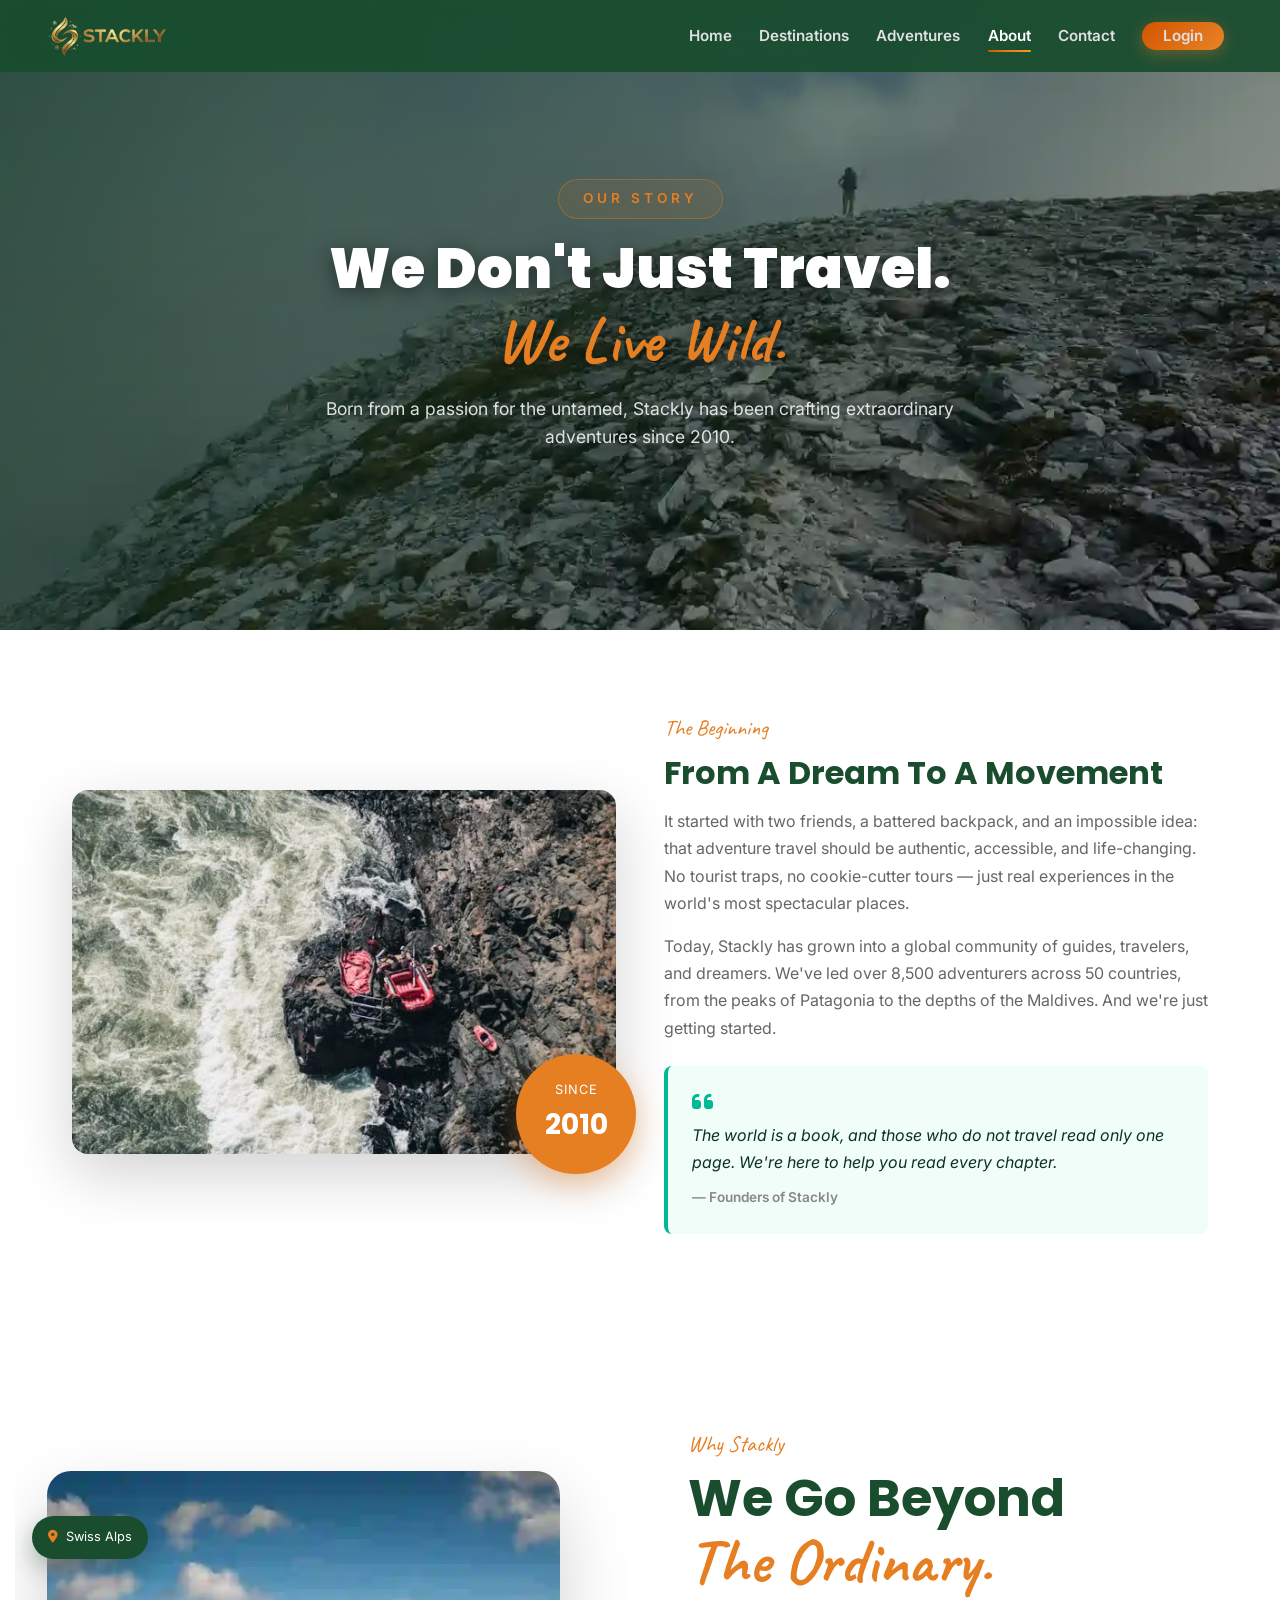
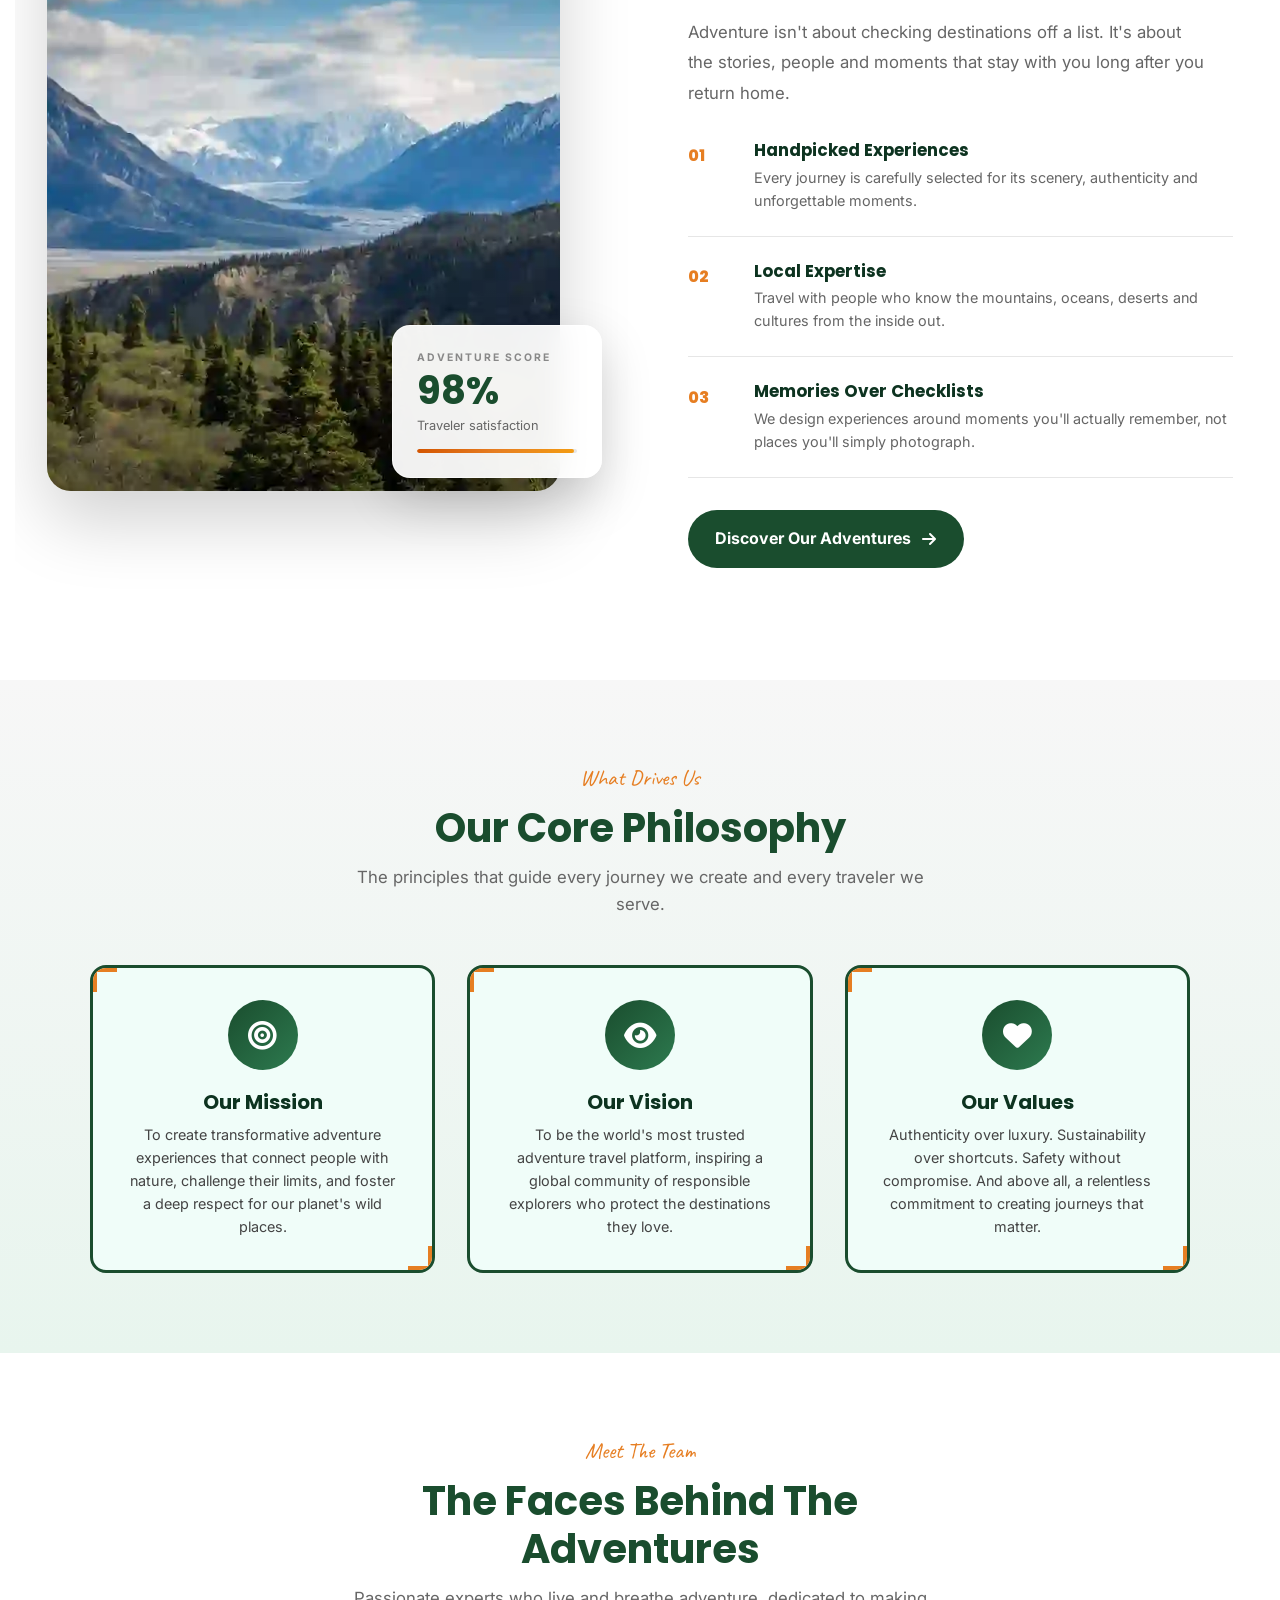
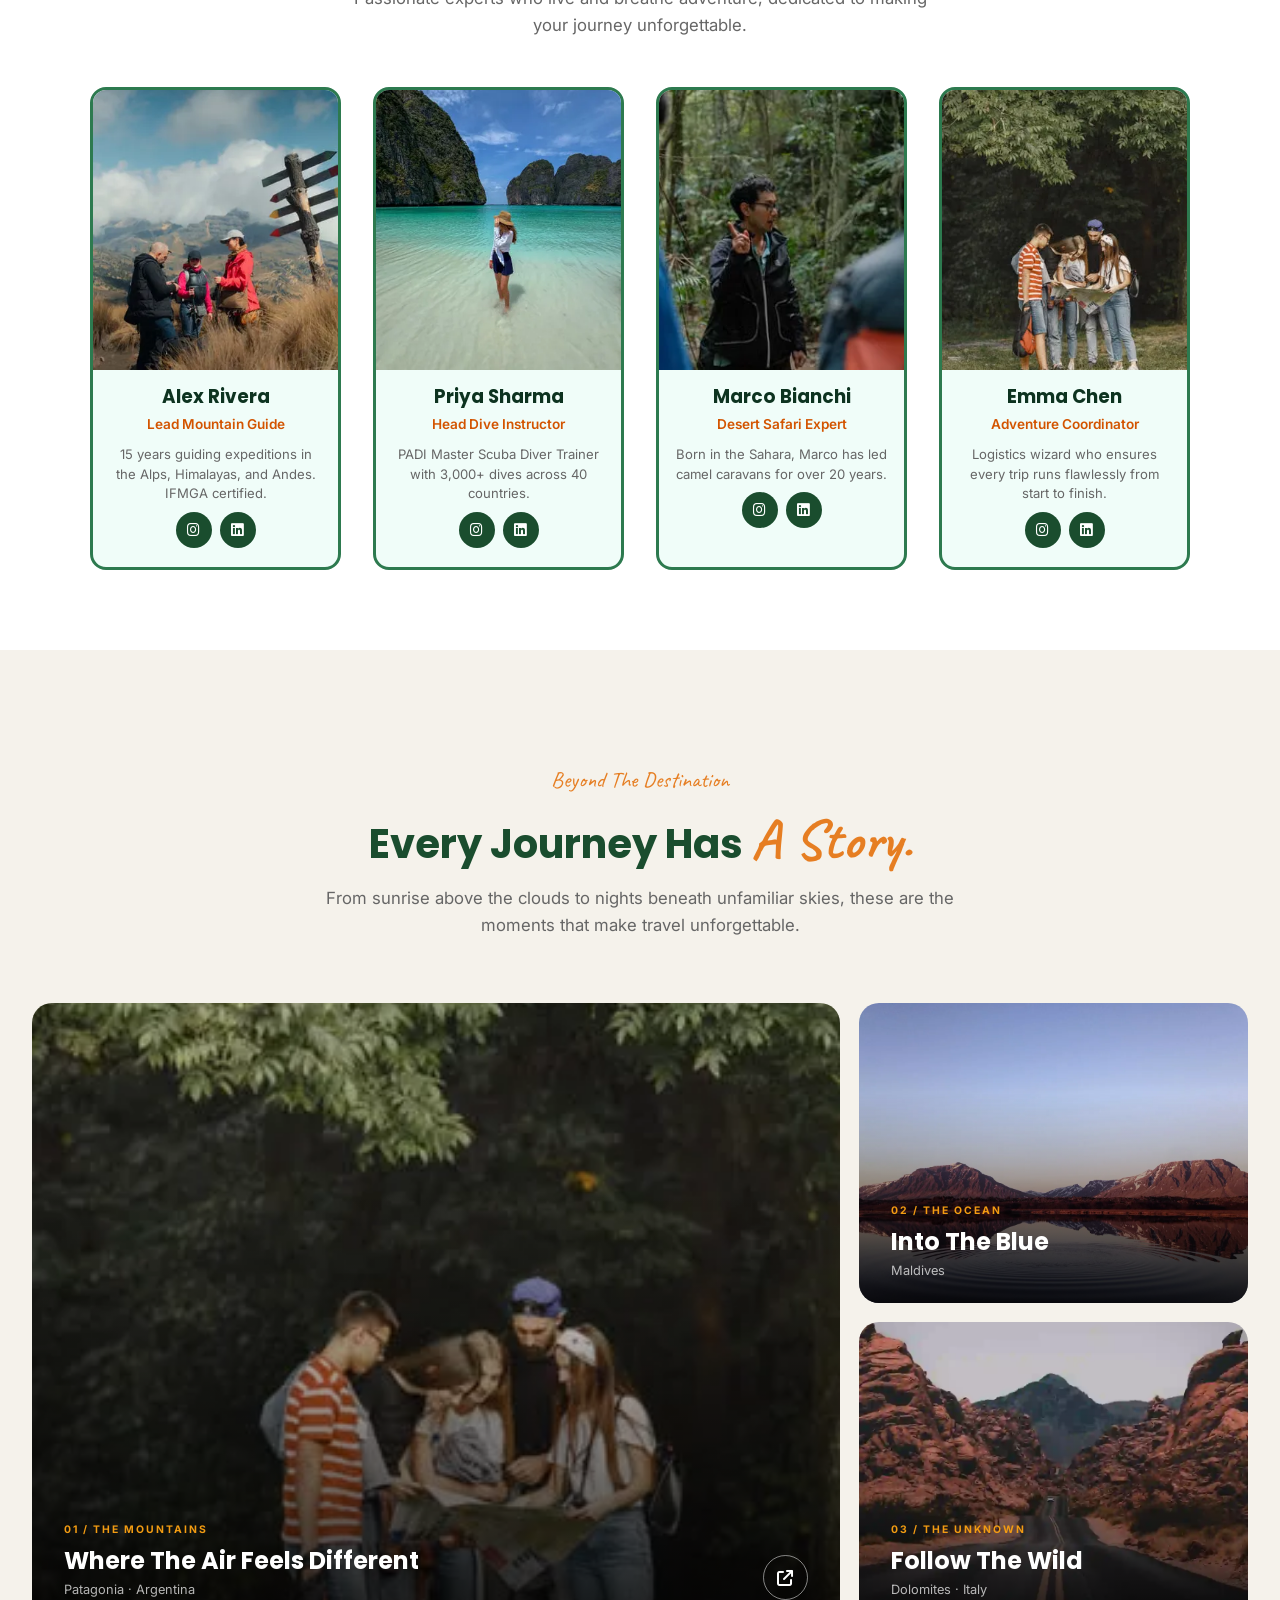
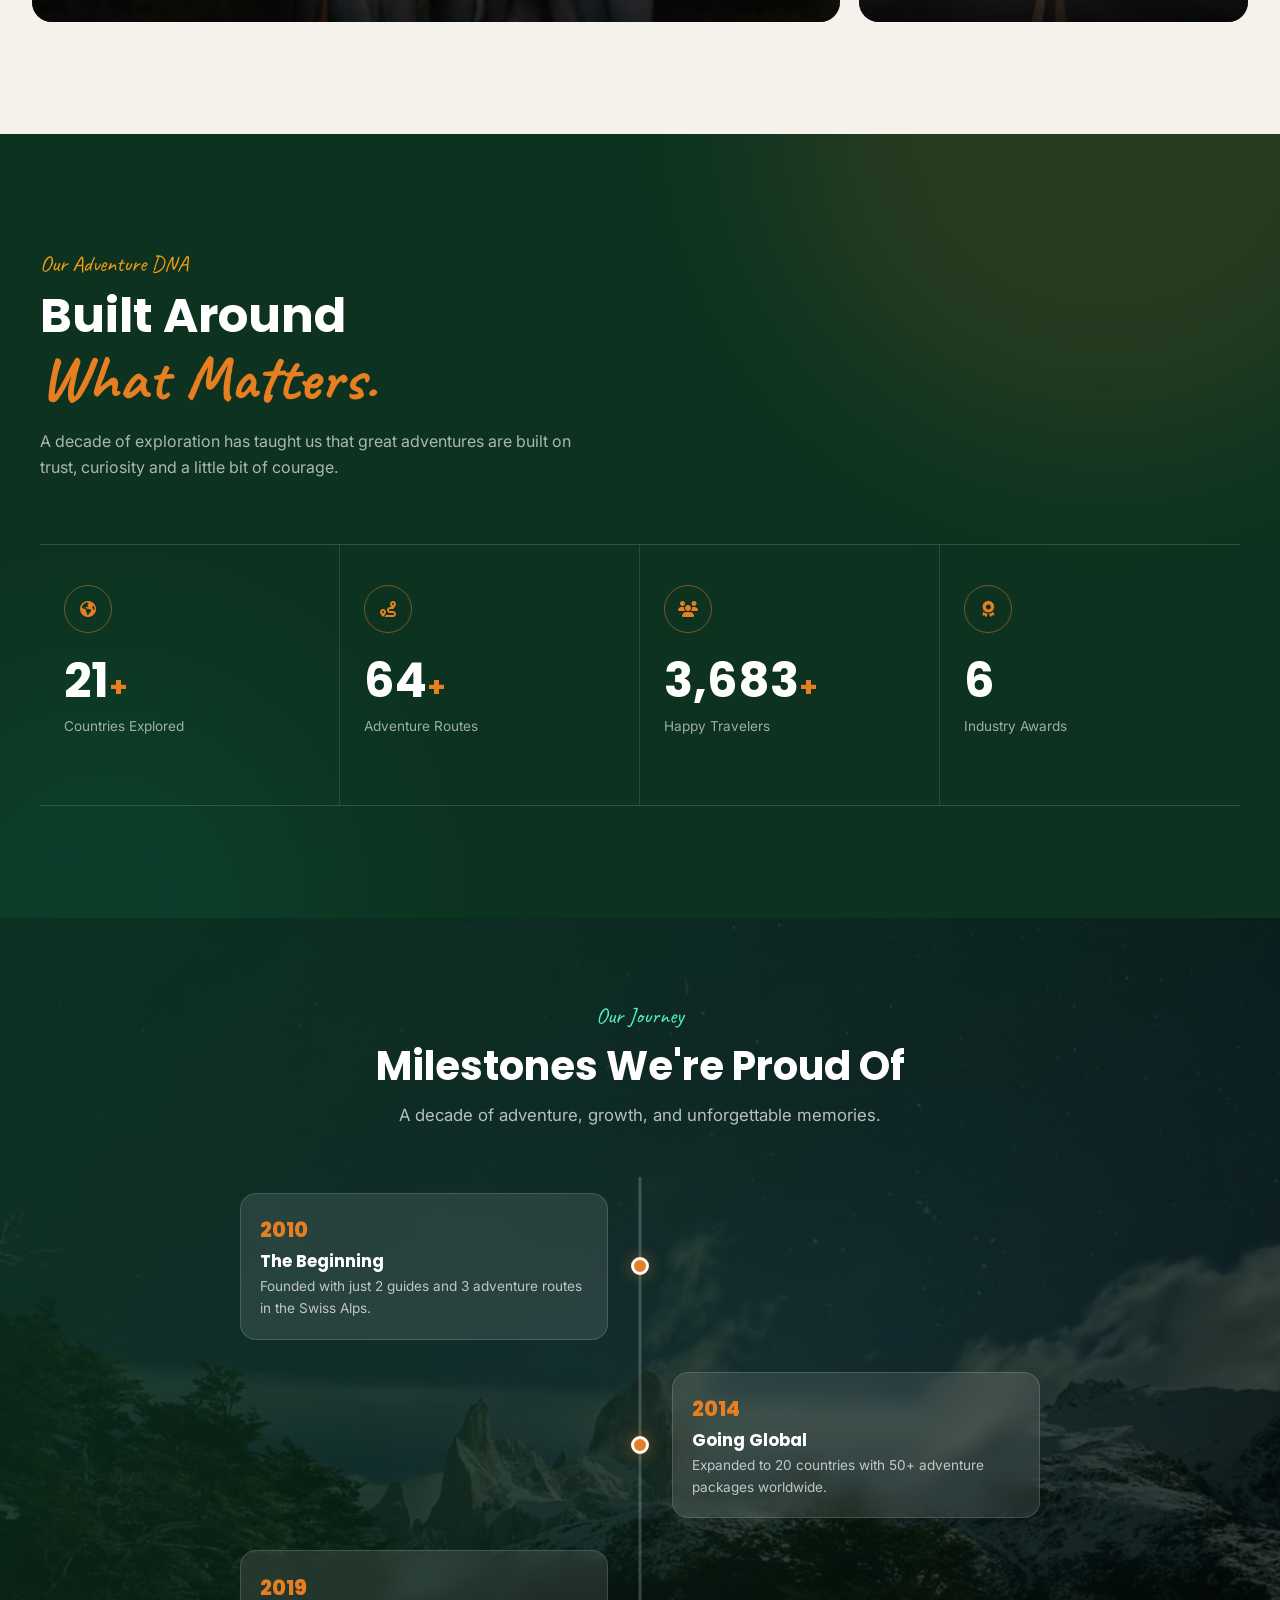
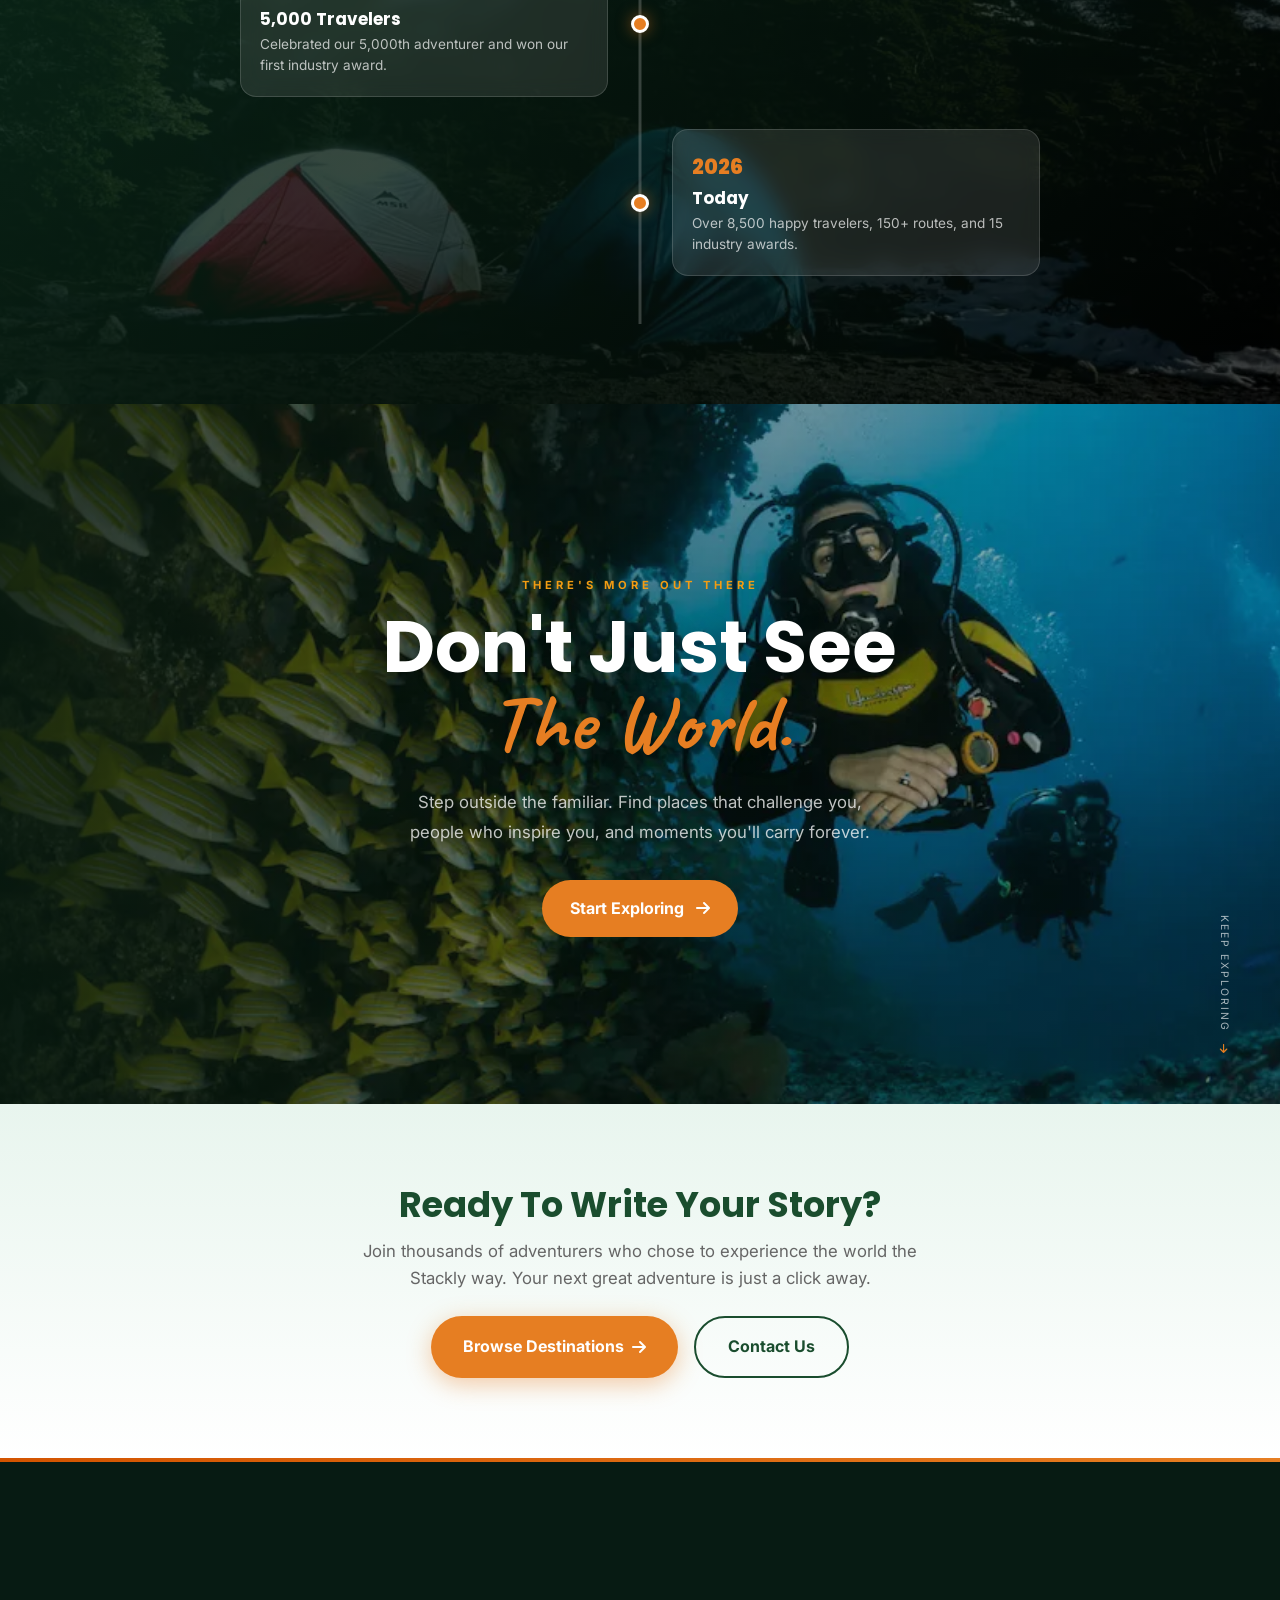
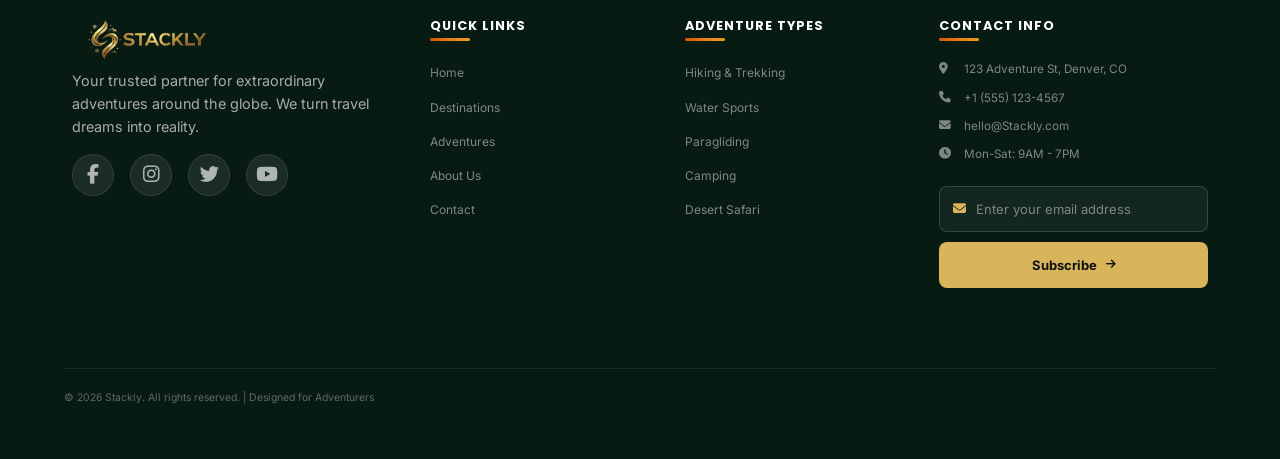
==== commit 067ce53f: "." ====
--- a/about.html
+++ b/about.html
@@ -551,7 +551,7 @@
           <li><a href="adventures.html">Desert Safari</a></li>
         </ul>
       </div>
-      <div class="footer-col">
+      <div class="footer-col footer-contact">
         <h4>Contact Info</h4>
         <p><i class="fas fa-map-marker-alt"></i> 123 Adventure St, Denver, CO</p>
         <p><i class="fas fa-phone"></i> +1 (555) 123-4567</p>
@@ -575,7 +575,7 @@
         </button>
 
       </form>
-      
+
       </div>
     </div>
     <div class="footer-bottom">
--- a/css/theme.css
+++ b/css/theme.css
@@ -1300,4 +1300,211 @@
   width: 150px;
   height: auto;
   display: block;
-}+}
+
+
+
+
+
+
+
+
+
+
+
+
+
+
+
+
+
+
+
+
+
+
+/* =========================================================
+   FOOTER
+========================================================= */
+
+.footer {
+  background: #071b13;
+  color: white;
+}
+
+.footer-container {
+  width: min(1200px, 100%);
+  margin: auto;
+
+  padding: 5rem 2rem;
+
+  display: grid;
+  grid-template-columns: 1.5fr 1fr 1fr 1.3fr;
+  gap: 3rem;
+}
+
+.footer-logo {
+  display: inline-flex;
+  align-items: center;
+  gap: .5rem;
+
+  color: white;
+
+  font-size: 1.4rem;
+  font-weight: 900;
+}
+
+.footer-logo i {
+  color: var(--ww-orange);
+}
+
+.footer-logo span {
+  color: var(--ww-orange);
+}
+
+.footer-brand > p {
+  max-width: 300px;
+
+  margin: 1rem 0;
+
+  color: rgba(255,255,255,.48);
+
+  font-size: .78rem;
+  line-height: 1.8;
+}
+
+.social-links {
+  display: flex;
+  gap: .5rem;
+}
+
+.social-links a {
+  width: 35px;
+  height: 35px;
+
+  display: grid;
+  place-items: center;
+
+  border: 1px solid rgba(255,255,255,.1);
+  border-radius: 50%;
+
+  color: rgba(255,255,255,.65);
+
+  transition: .3s ease;
+}
+
+.social-links a:hover {
+  background: var(--ww-orange);
+  border-color: var(--ww-orange);
+  color: white;
+  transform: translateY(-3px);
+}
+
+.footer-col h4 {
+  margin-bottom: 1.2rem;
+
+  color: white;
+  font-size: .8rem;
+  letter-spacing: 1px;
+  text-transform: uppercase;
+}
+
+.footer-col ul {
+  list-style: none;
+  padding: 0;
+  margin: 0;
+}
+
+.footer-col li {
+  margin-bottom: .7rem;
+}
+
+.footer-col li a {
+  color: rgba(255,255,255,.48);
+  font-size: .75rem;
+
+  transition: .3s ease;
+}
+
+.footer-col li a:hover {
+  color: var(--ww-orange-light);
+  padding-left: 4px;
+}
+
+.footer-contact p {
+  display: flex;
+  align-items: flex-start;
+  gap: .6rem;
+
+  color: rgba(255,255,255,.48);
+
+  font-size: .73rem;
+  line-height: 1.6;
+}
+
+.footer-contact p i {
+  width: 15px;
+  margin-top: 3px;
+
+  color: var(--ww-orange);
+}
+
+.footer-bottom {
+  width: min(1200px, calc(100% - 4rem));
+  margin: auto;
+
+  padding: 1.3rem 0;
+
+  display: flex;
+  justify-content: space-between;
+
+  border-top: 1px solid rgba(255,255,255,.08);
+
+  color: rgba(255,255,255,.35);
+
+  font-size: .65rem;
+}
+/* 
+.newsletter-input {
+  flex: 1;
+
+  position: relative;
+}
+
+.newsletter-input i {
+  position: absolute;
+
+  left: 1rem;
+  top: 50%;
+
+  transform: translateY(-50%);
+
+  color: rgba(255,255,255,.5);
+}
+
+.newsletter-input input {
+  width: 100%;
+  height: 54px;
+
+  padding: 0 1rem 0 2.8rem;
+
+  border: 1px solid rgba(255,255,255,.2);
+  border-radius: 30px;
+
+  outline: none;
+
+  background: rgba(255,255,255,.1);
+  backdrop-filter: blur(10px);
+
+  color: white;
+
+  font-family: inherit;
+}
+
+.newsletter-input input::placeholder {
+  color: rgba(255,255,255,.45);
+}
+
+.newsletter-input input:focus {
+  border-color: var(--ww-orange);
+} */
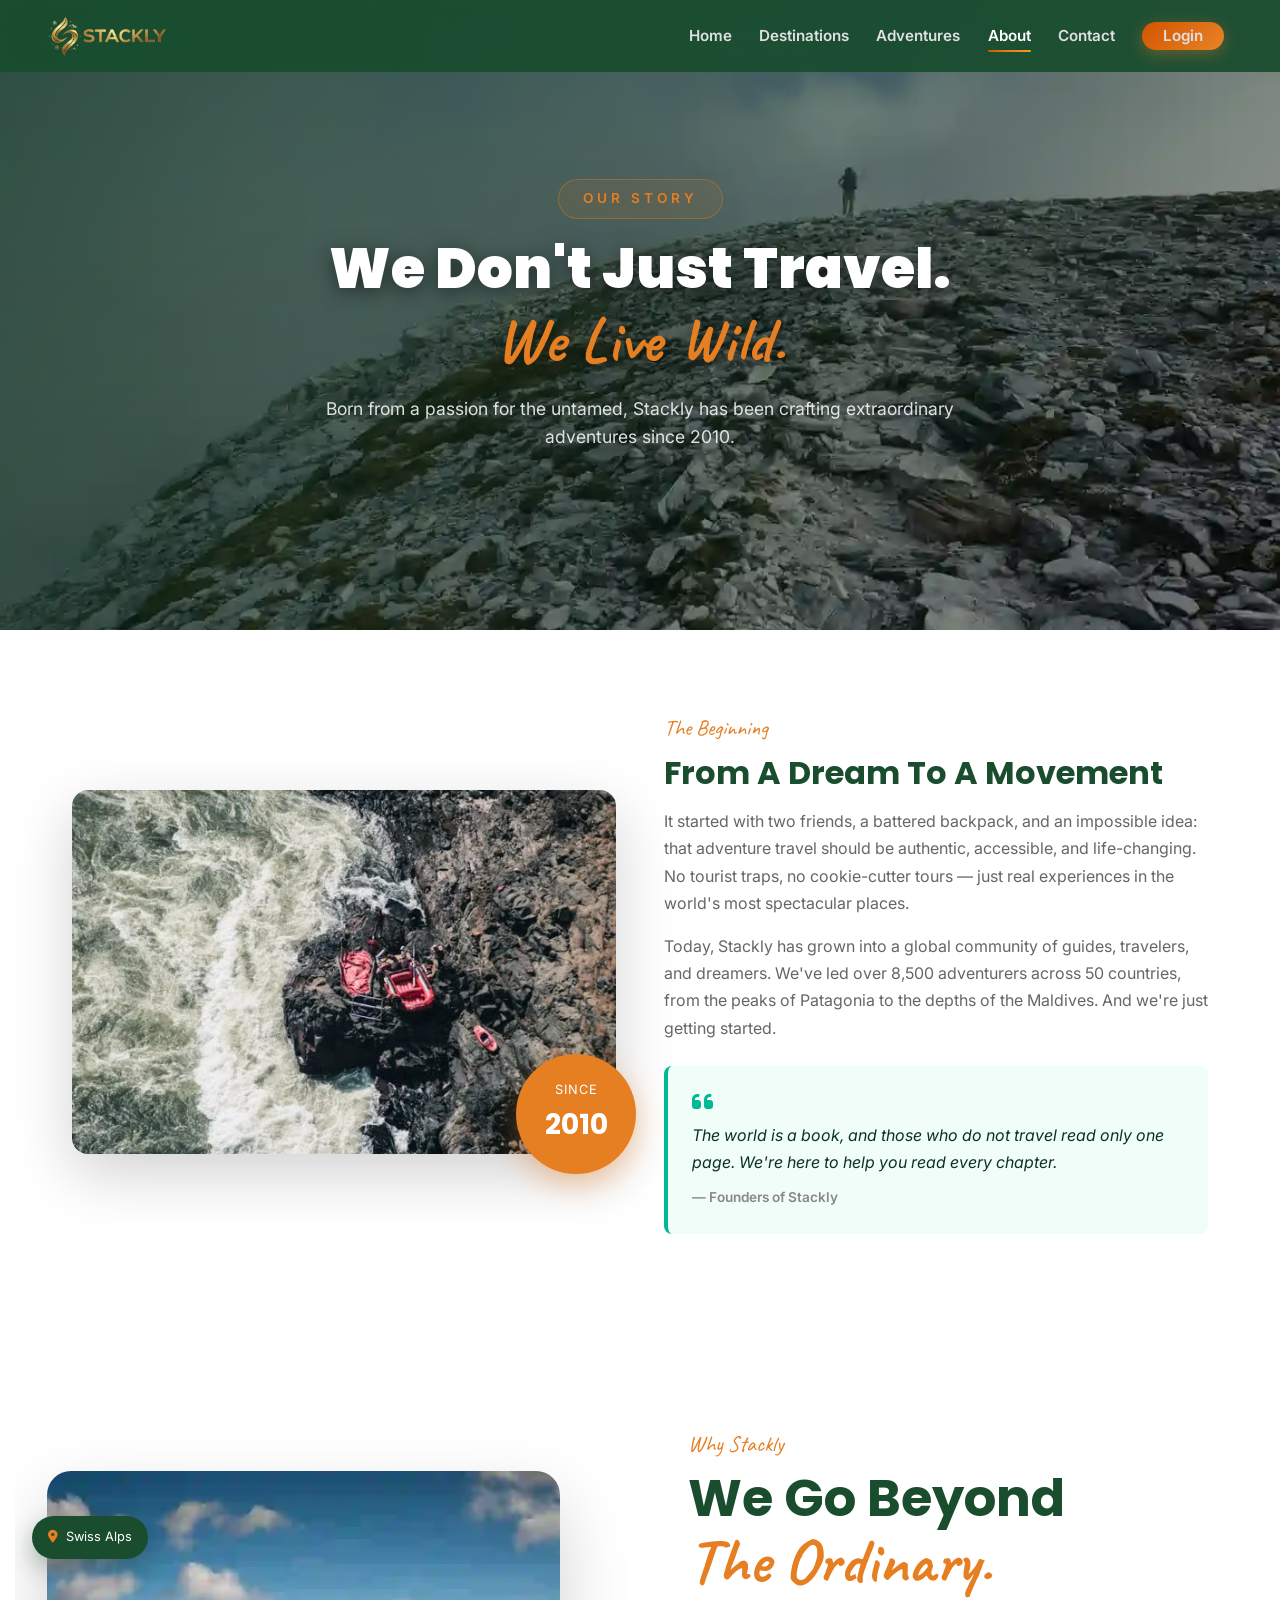
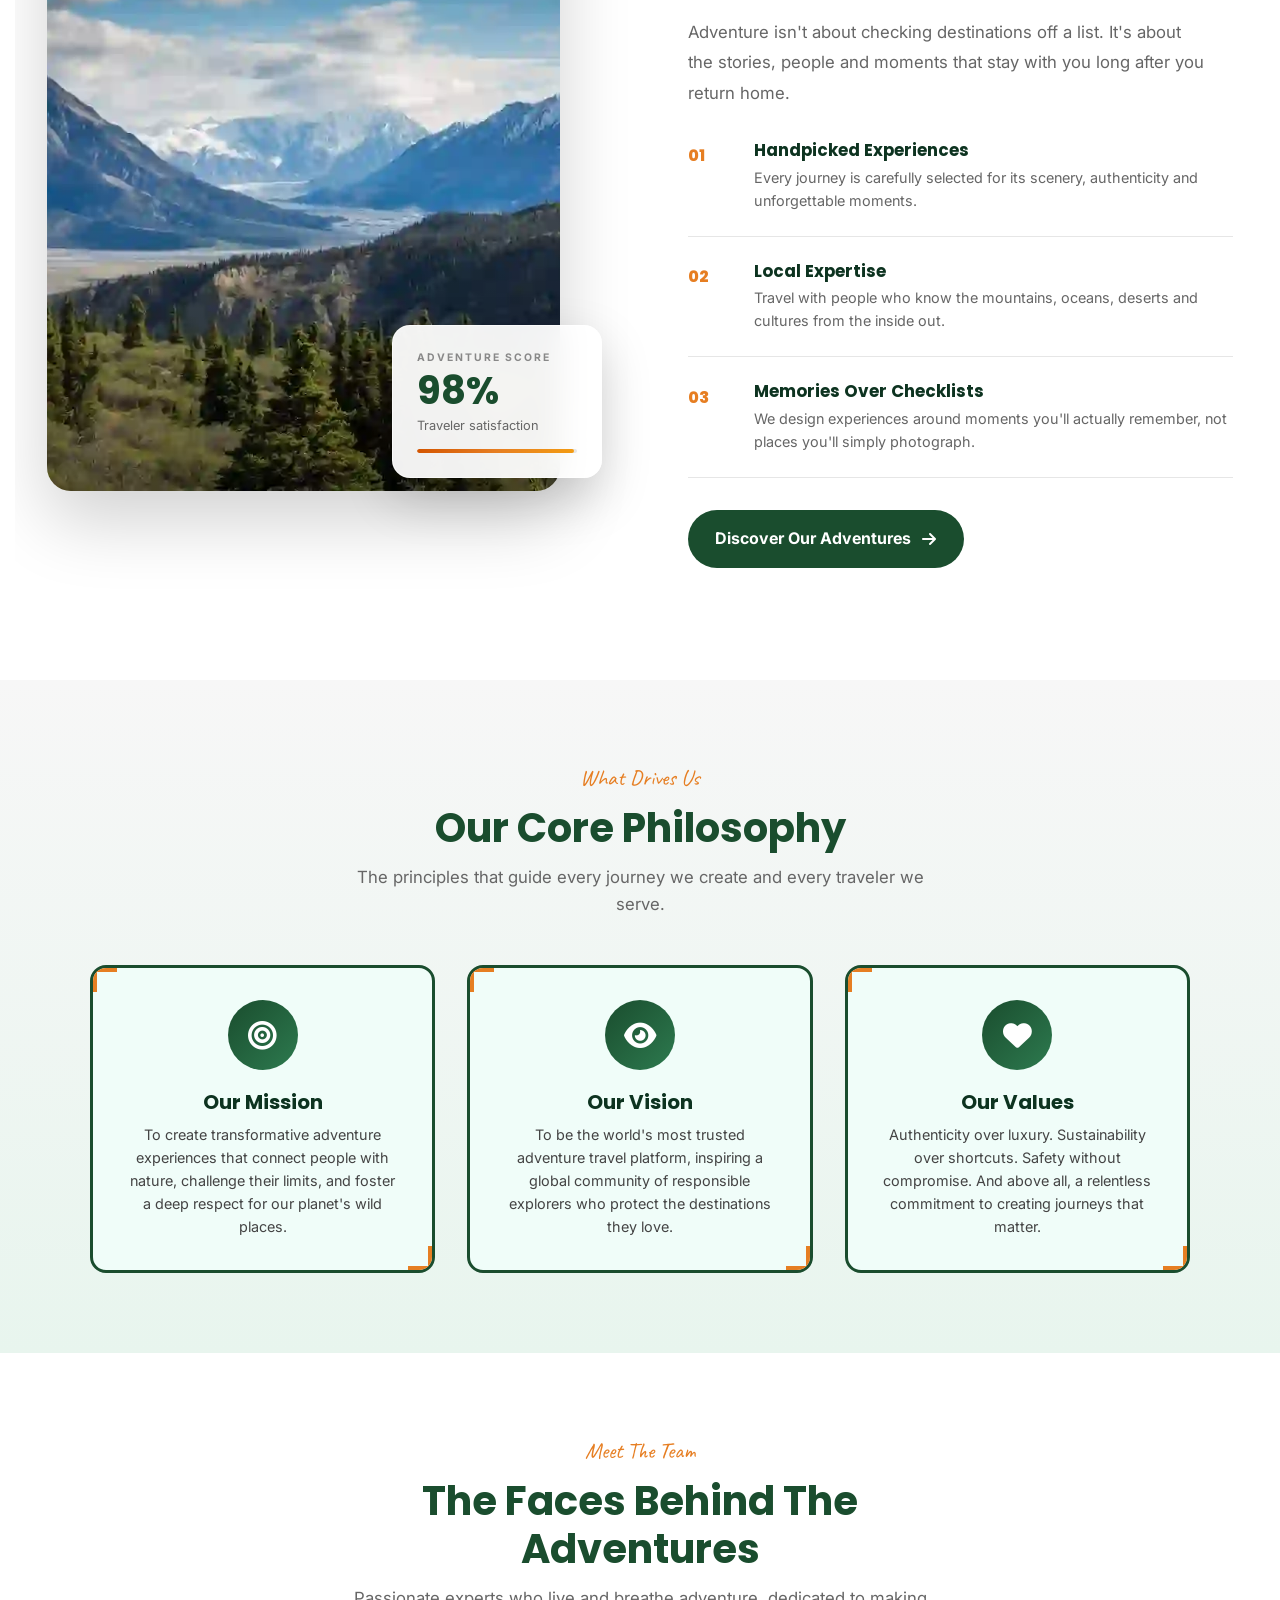
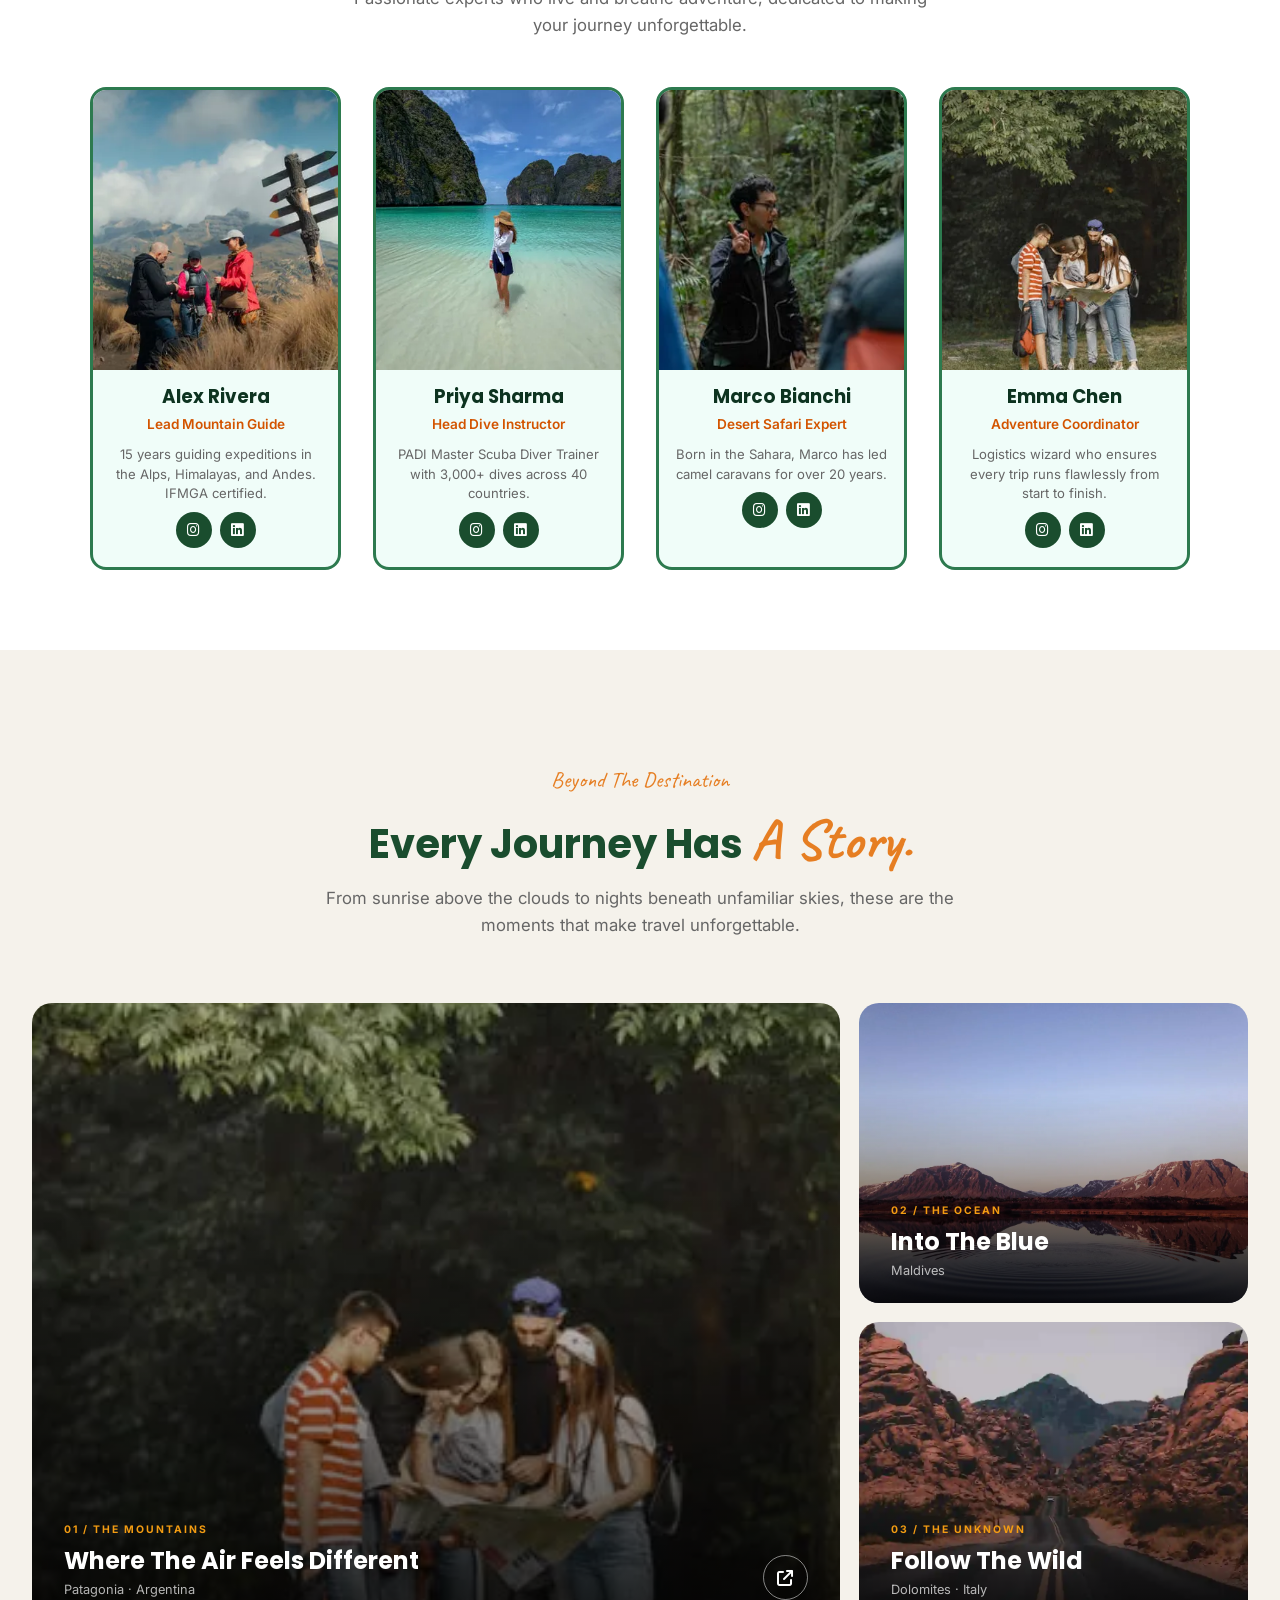
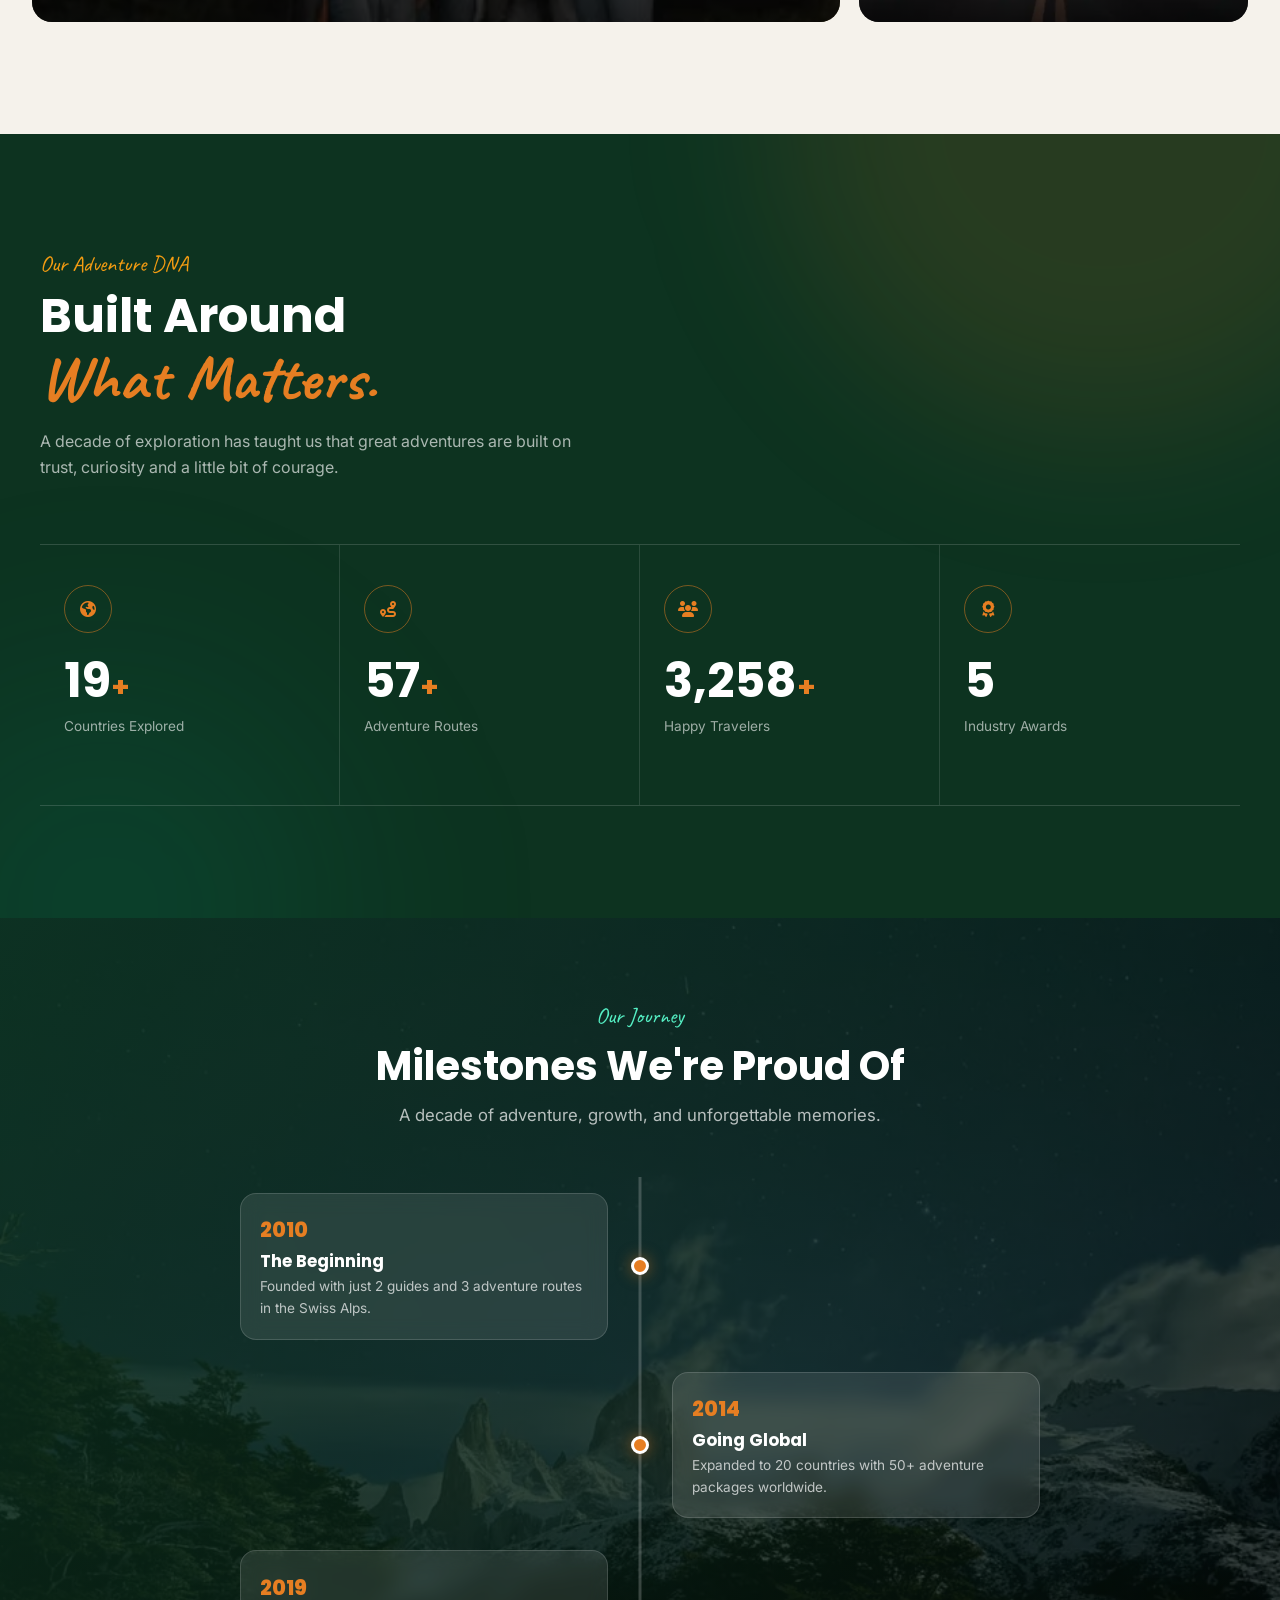
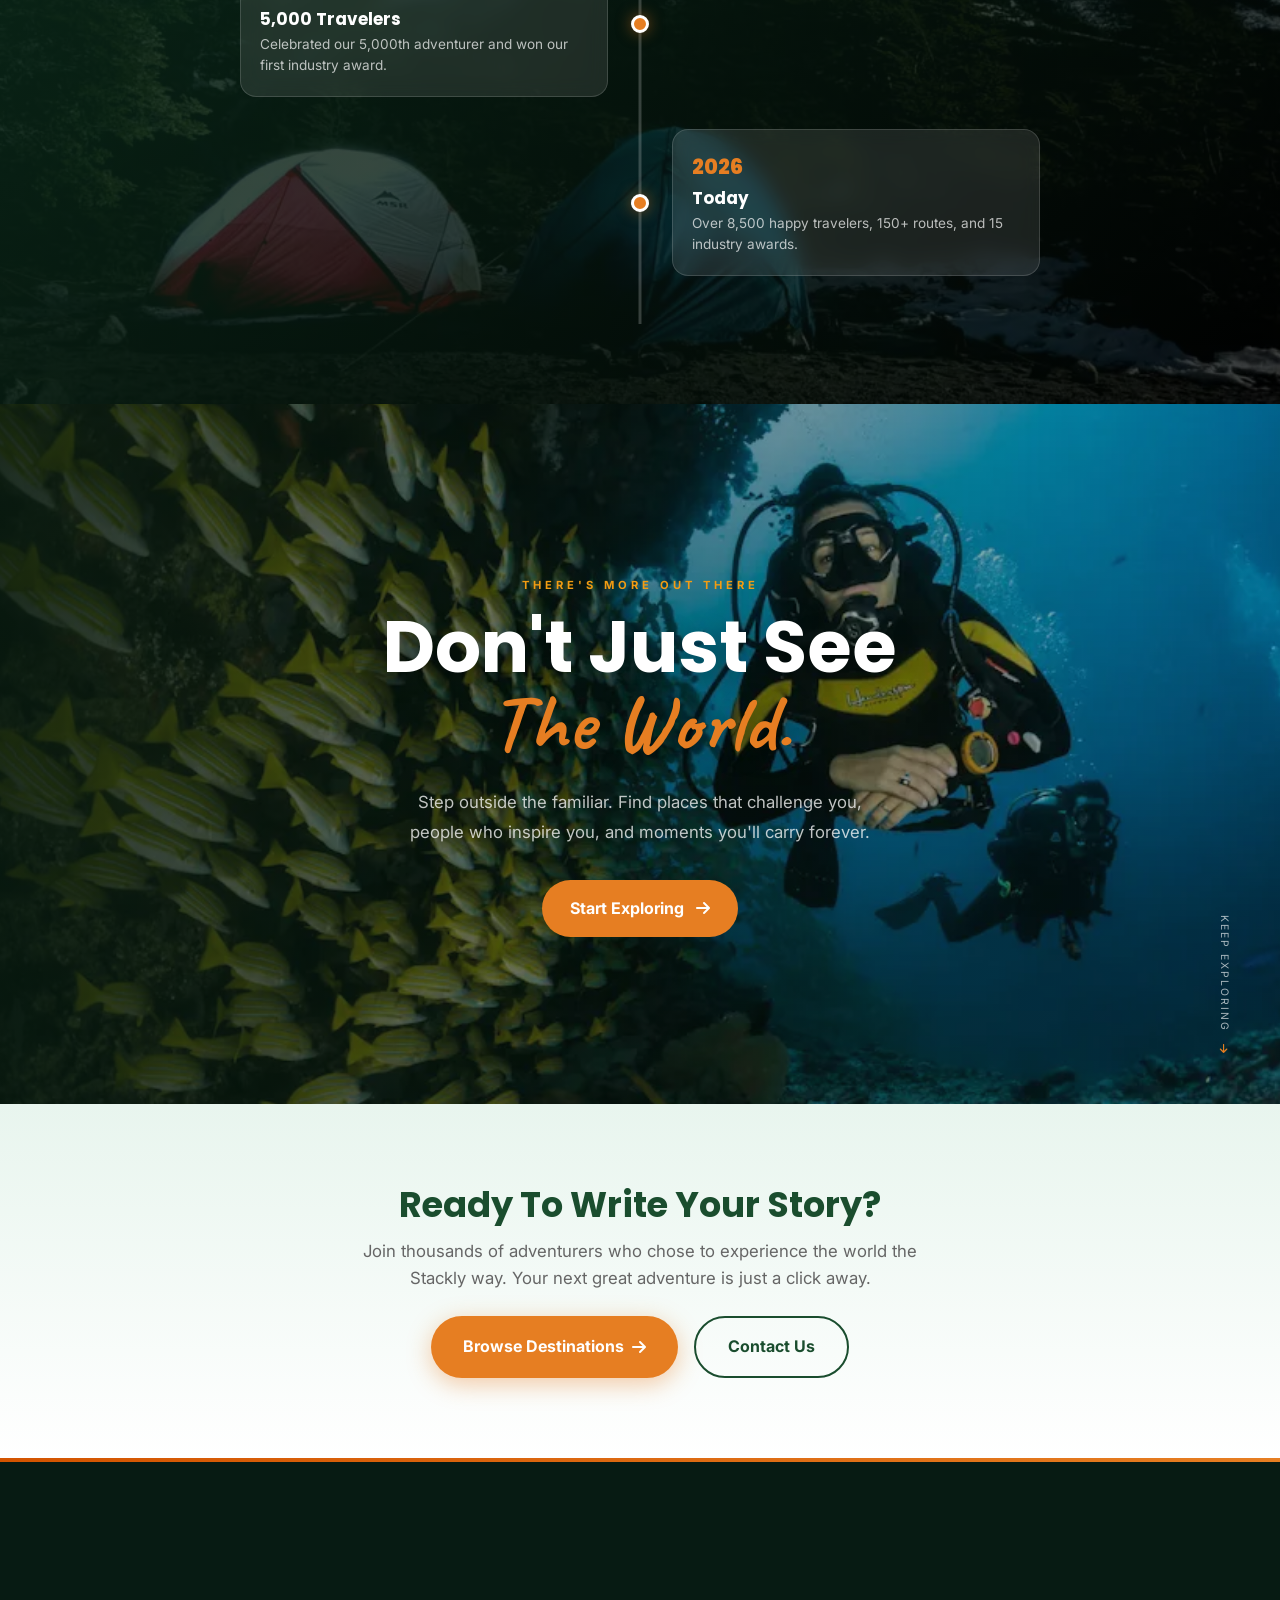
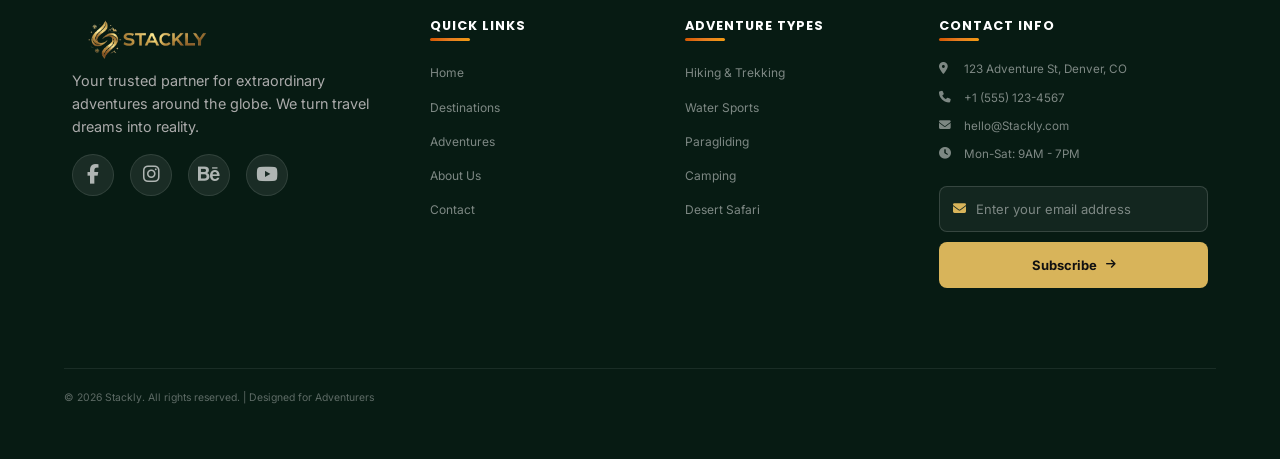
==== commit 89d41d6f: "bug-fixes1" ====
--- a/about.html
+++ b/about.html
@@ -527,7 +527,7 @@
         <div class="social-links">
           <a href="error.html"><i class="fab fa-facebook-f"></i></a>
           <a href="error.html"><i class="fab fa-instagram"></i></a>
-          <a href="error.html"><i class="fab fa-twitter"></i></a>
+          <a href="error.html"><i class="fa-brands fa-behance"></i></a>
           <a href="error.html"><i class="fab fa-youtube"></i></a>
         </div>
       </div>
--- a/css/theme.css
+++ b/css/theme.css
@@ -1507,4 +1507,183 @@
 
 .newsletter-input input:focus {
   border-color: var(--ww-orange);
-} */+} */
+
+
+/* ============================================
+   FOOTER RESPONSIVE DESIGN
+   ============================================ */
+
+/* ---------- TABLET ---------- */
+@media (max-width: 900px) {
+
+  .footer-container {
+    grid-template-columns: repeat(2, minmax(0, 1fr));
+    gap: 40px 35px;
+  }
+
+  .footer-col:first-child {
+    grid-column: span 2;
+  }
+
+  .footer-col {
+    min-width: 0;
+  }
+
+  .footer-col h4 {
+    font-size: 16px;
+    margin-bottom: 18px;
+  }
+
+  .footer-col p,
+  .footer-col li a {
+    font-size: 14px;
+  }
+
+  .footer-contact {
+    grid-column: span 2;
+  }
+
+  .footer-bottom {
+    text-align: center;
+  }
+}
+
+
+/* ---------- MOBILE ---------- */
+@media (max-width: 600px) {
+
+  .footer {
+    padding-top: 50px;
+  }
+
+  .footer-container {
+    width: 90%;
+    grid-template-columns: repeat(2, minmax(0, 1fr));
+    gap: 35px 25px;
+  }
+
+  /* Logo + description */
+  .footer-col:first-child {
+    grid-column: span 2;
+  }
+
+  .footer-col:first-child p {
+    max-width: 500px;
+    line-height: 1.7;
+    margin-top: 15px;
+  }
+
+  /* Quick Links + Adventure Types */
+  .footer-col:nth-child(2),
+  .footer-col:nth-child(3) {
+    grid-column: span 1;
+  }
+
+  /* Contact section full width */
+  .footer-contact {
+    grid-column: span 2;
+  }
+
+  .footer-col h4 {
+    font-size: 15px;
+    margin-bottom: 15px;
+  }
+
+  .footer-col ul {
+    padding: 0;
+    margin: 0;
+  }
+
+  .footer-col li {
+    margin-bottom: 10px;
+  }
+
+  .footer-col li a {
+    font-size: 13px;
+  }
+
+  .footer-contact p {
+    font-size: 13px;
+    line-height: 1.6;
+    margin-bottom: 12px;
+  }
+
+  /* Social icons */
+  .social-links {
+    display: flex;
+    gap: 9px;
+    margin-top: 20px;
+  }
+
+  .social-links a {
+    width: 36px;
+    height: 36px;
+    font-size: 14px;
+  }
+
+  /* Newsletter */
+  .footer-contact .newsletter-form {
+    width: 100%;
+    margin-top: 20px;
+  }
+
+  .footer-contact .newsletter-input {
+    width: 100%;
+    height: 45px;
+  }
+
+  .footer-contact .newsletter-form button {
+    width: 100%;
+    height: 45px;
+  }
+
+  /* Bottom */
+  .footer-bottom {
+    margin-top: 35px;
+    padding: 20px 15px;
+    text-align: center;
+  }
+
+  .footer-bottom p {
+    font-size: 11px;
+    line-height: 1.6;
+  }
+}
+
+
+/* ---------- SMALL MOBILE ---------- */
+@media (max-width: 400px) {
+
+  .footer-container {
+    width: 88%;
+    gap: 30px 18px;
+  }
+
+  .footer-col h4 {
+    font-size: 14px;
+  }
+
+  .footer-col li a {
+    font-size: 12px;
+  }
+
+  .footer-col p,
+  .footer-contact p {
+    font-size: 12px;
+  }
+
+  .social-links {
+    gap: 7px;
+  }
+
+  .social-links a {
+    width: 34px;
+    height: 34px;
+    font-size: 13px;
+  }
+
+  .footer-bottom p {
+    font-size: 10px;
+  }
+}
